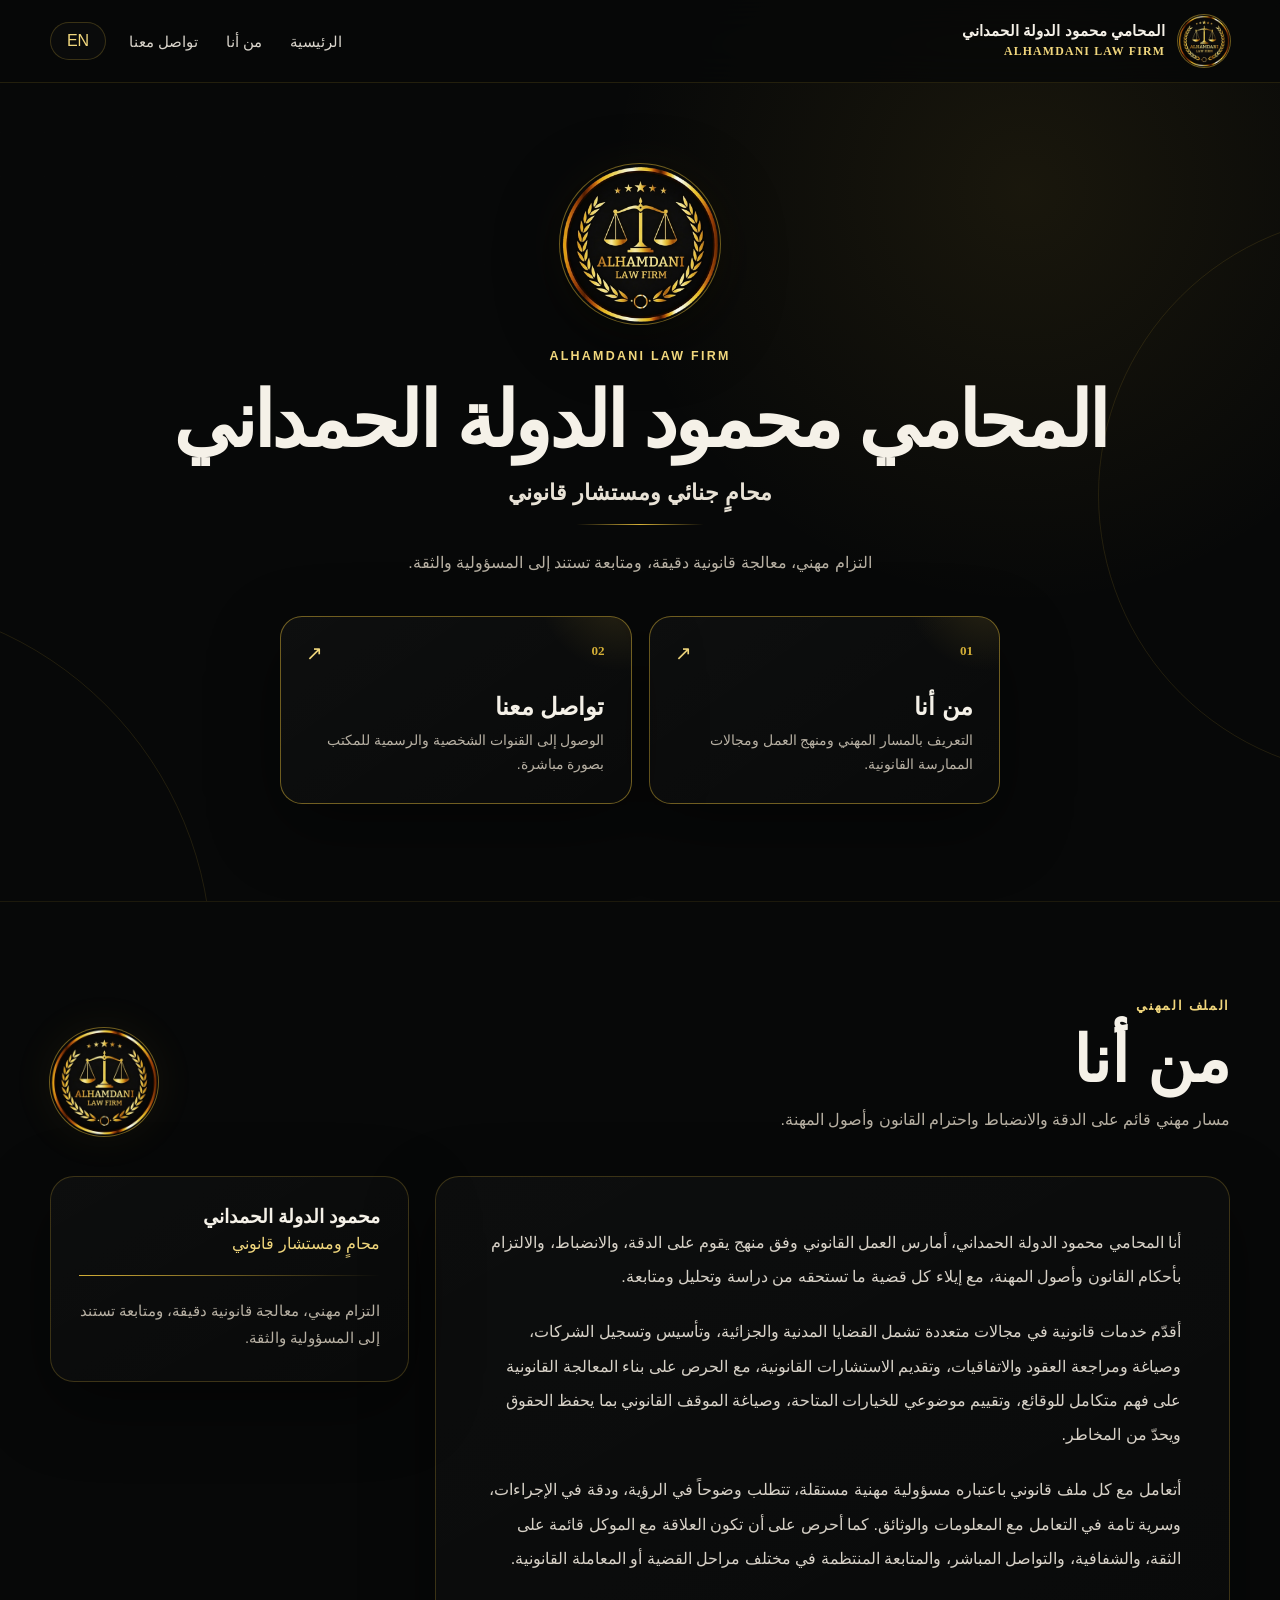
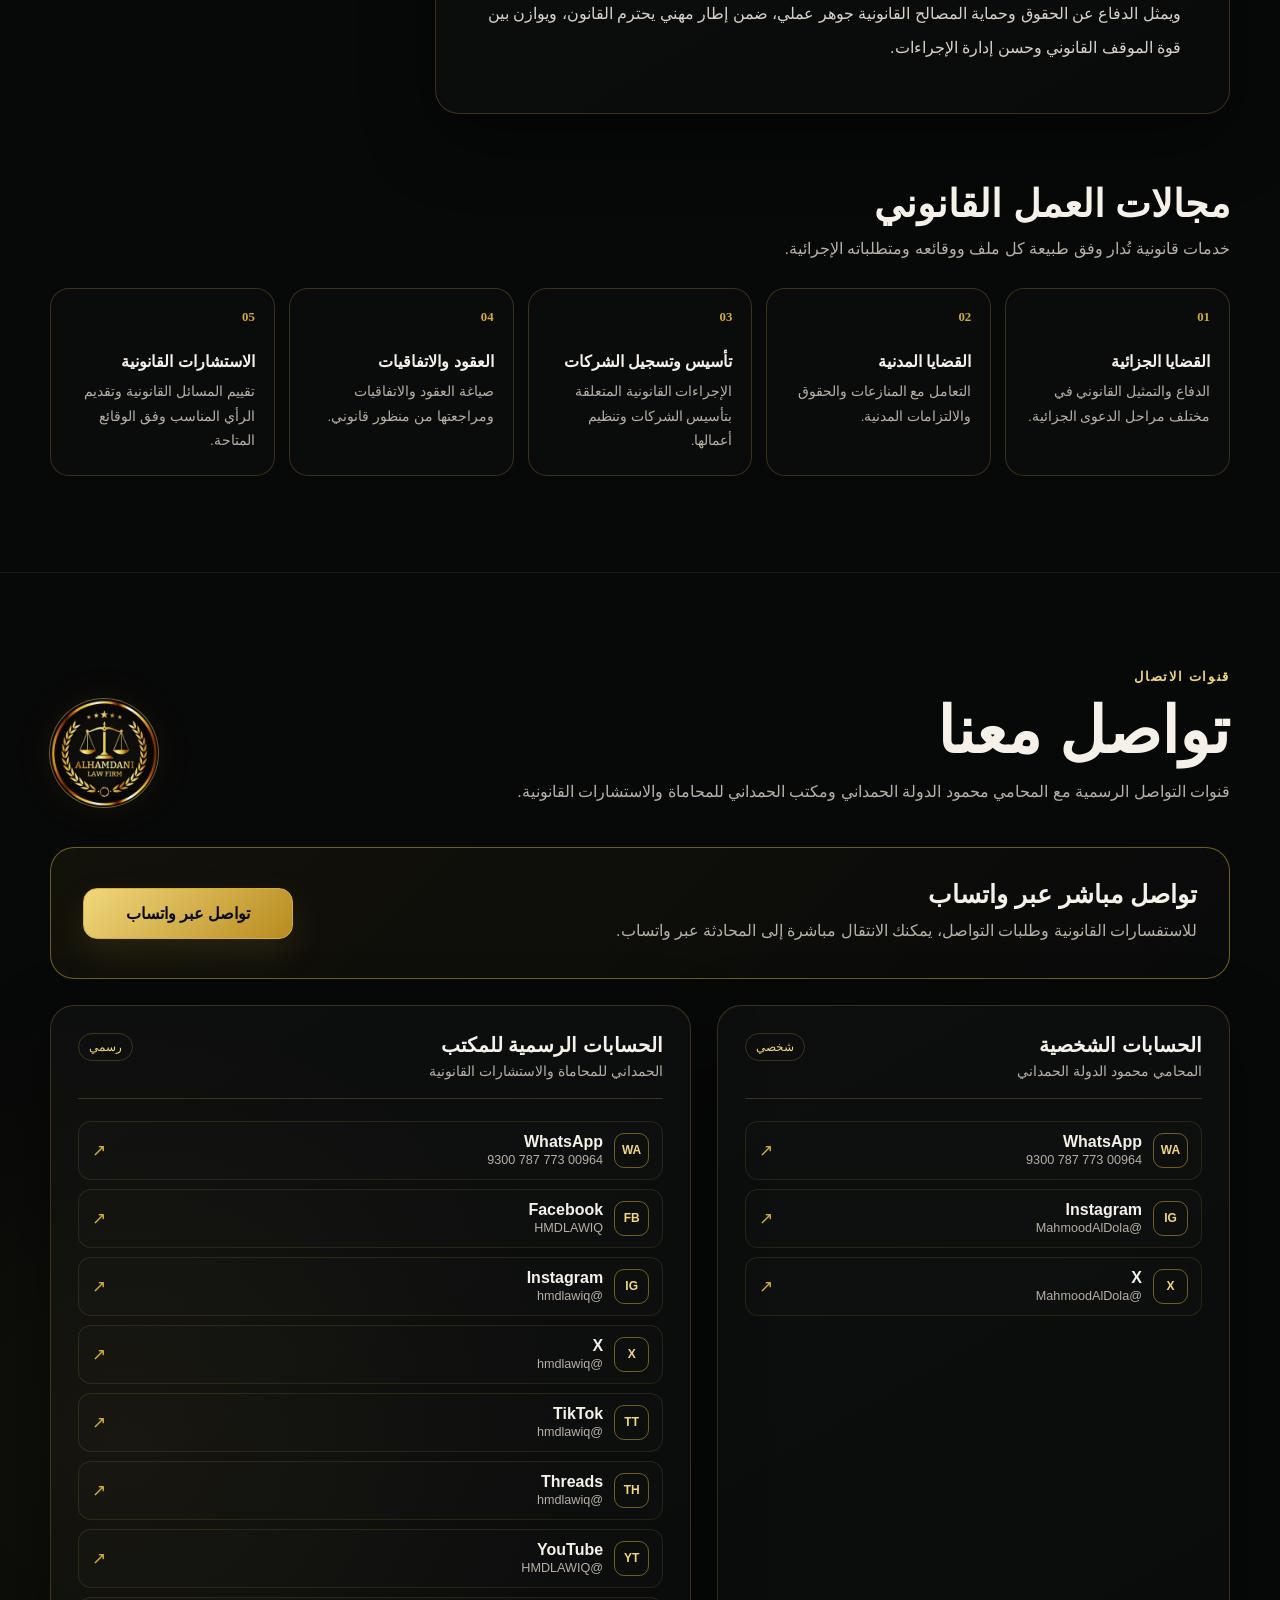
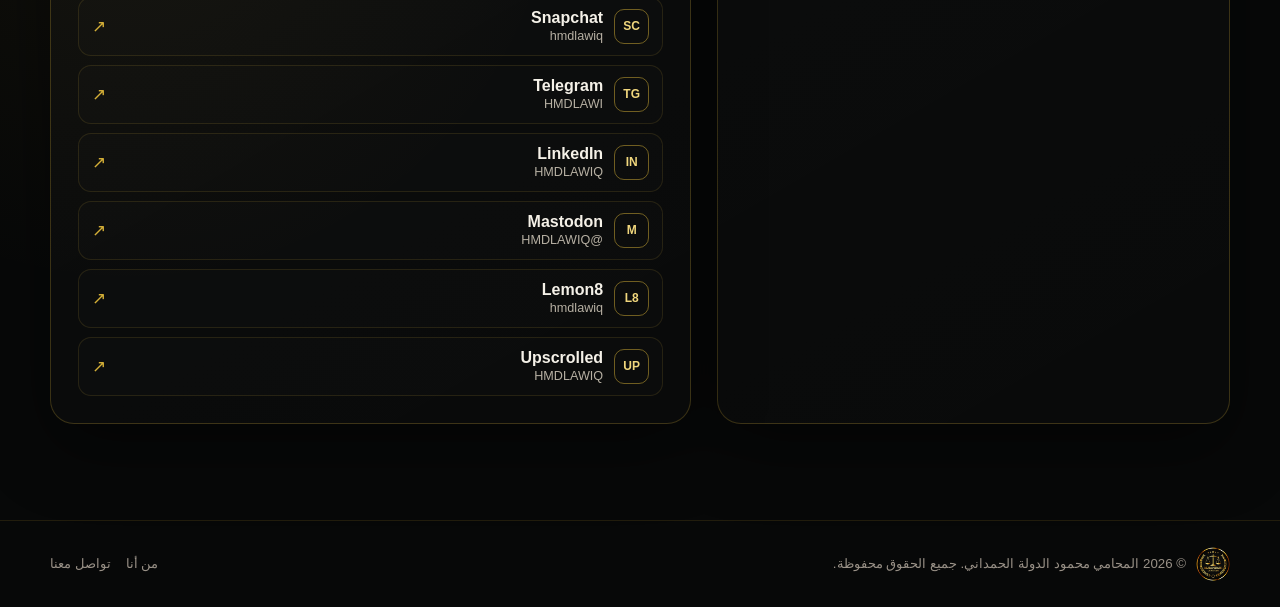
==== index.html @ 99f9230c "Add files via upload" ====
<!doctype html>
<html lang="ar" dir="rtl">
<head>
<meta charset="utf-8">
<meta name="viewport" content="width=device-width,initial-scale=1,viewport-fit=cover">
<meta name="theme-color" content="#070808">
<meta name="description" content="الموقع الرسمي للمحامي محمود الدولة الحمداني — محامٍ جنائي ومستشار قانوني.">
<meta property="og:title" content="المحامي محمود الدولة الحمداني">
<meta property="og:description" content="الموقع الرسمي للمحامي محمود الدولة الحمداني — محامٍ جنائي ومستشار قانوني.">
<meta property="og:type" content="website">
<link rel="icon" href="assets/favicon.png" type="image/png">
<link rel="stylesheet" href="assets/styles.css">
<title>المحامي محمود الدولة الحمداني</title>
</head>
<body>
<header class="topbar">
 <div class="container nav">
  <a class="brand" href="#home">
   <img src="assets/logo.png" alt="ALHAMDANI LAW FIRM logo">
   <div><div class="brand-name" data-i18n="brand">المحامي محمود الدولة الحمداني</div><div class="brand-sub">ALHAMDANI LAW FIRM</div></div>
  </a>
  <div class="nav-tools">
   <nav class="nav-links" aria-label="Primary navigation">
    <a class="nav-link" href="#home" data-i18n="home">الرئيسية</a>
    <a class="nav-link" href="#about" data-i18n="about">من أنا</a>
    <a class="nav-link" href="#contact" data-i18n="contact">تواصل معنا</a>
   </nav>
   <button class="lang" data-lang aria-label="Change language">EN</button>
   <button class="menu" aria-label="Open menu"><i></i></button>
  </div>
 </div>
</header>

<main>
<section id="home" class="hero">
 <div class="container hero-content">
  <img class="hero-logo reveal" src="assets/logo.png" alt="ALHAMDANI LAW FIRM">
  <div class="eyebrow reveal">ALHAMDANI LAW FIRM</div>
  <h1 class="reveal" data-i18n="heroTitle">المحامي محمود الدولة الحمداني</h1>
  <div class="role reveal" data-i18n="role">محامٍ جنائي ومستشار قانوني</div>
  <div class="gold-line reveal"></div>
  <p class="tagline reveal" data-i18n="tagline">التزام مهني، معالجة قانونية دقيقة، ومتابعة تستند إلى المسؤولية والثقة.</p>
  <div class="hero-actions">
   <a class="action-card reveal" href="#about"><div class="action-no">01</div><div class="action-arrow">↗</div><div class="action-title" data-i18n="aboutBtn">من أنا</div><div class="action-desc" data-i18n="aboutBtnDesc"></div></a>
   <a class="action-card reveal" href="#contact"><div class="action-no">02</div><div class="action-arrow">↗</div><div class="action-title" data-i18n="contactBtn">تواصل معنا</div><div class="action-desc" data-i18n="contactBtnDesc"></div></a>
  </div>
 </div>
</section>

<section id="about" class="section">
 <div class="container">
  <div class="section-head reveal">
   <div><div class="kicker" data-i18n="aboutKicker">الملف المهني</div><h2 data-i18n="aboutTitle">من أنا</h2><p class="lead" data-i18n="aboutLead"></p></div>
   <img class="section-logo" src="assets/logo.png" alt="ALHAMDANI LAW FIRM">
  </div>
  <div class="about-grid">
   <article class="card prose reveal"><p data-i18n="p1"></p><p data-i18n="p2"></p><p data-i18n="p3"></p><p data-i18n="p4"></p></article>
   <aside class="card signature reveal"><div class="sig-name" data-i18n="name"></div><div class="sig-role" data-i18n="lawyer"></div><div class="sig-line"></div><div class="sig-quote" data-i18n="quote"></div></aside>
  </div>

  <div class="subsection">
   <h3 class="subsection-title reveal" data-i18n="services">مجالات العمل القانوني</h3>
   <p class="subsection-note reveal" data-i18n="servicesNote"></p>
   <div class="services">
    <article class="service reveal"><div class="service-no">01</div><h3 data-i18n="s1"></h3><p data-i18n="s1d"></p></article>
    <article class="service reveal"><div class="service-no">02</div><h3 data-i18n="s2"></h3><p data-i18n="s2d"></p></article>
    <article class="service reveal"><div class="service-no">03</div><h3 data-i18n="s3"></h3><p data-i18n="s3d"></p></article>
    <article class="service reveal"><div class="service-no">04</div><h3 data-i18n="s4"></h3><p data-i18n="s4d"></p></article>
    <article class="service reveal"><div class="service-no">05</div><h3 data-i18n="s5"></h3><p data-i18n="s5d"></p></article>
   </div>
  </div>
 </div>
</section>

<section id="contact" class="section">
 <div class="container">
  <div class="section-head reveal">
   <div><div class="kicker" data-i18n="contactKicker">قنوات الاتصال</div><h2 data-i18n="contactTitle">تواصل معنا</h2><p class="lead" data-i18n="contactLead"></p></div>
   <img class="section-logo" src="assets/logo.png" alt="ALHAMDANI LAW FIRM">
  </div>

  <div class="contact-highlight reveal">
   <div><h3 data-i18n="waTitle"></h3><p data-i18n="waDesc"></p></div>
   <a class="wa" href="https://wa.me/9647737879300" target="_blank" rel="noopener noreferrer" data-i18n="waBtn">تواصل عبر واتساب</a>
  </div>

  <div class="contact-grid">
   <article class="card contact-card reveal">
    <div class="panel-head"><div><h3 data-i18n="personal"></h3><p data-i18n="personalSub"></p></div><span class="tag" data-i18n="personalTag"></span></div>
    <div class="social-list"><a class="social" href="https://wa.me/9647737879300" target="_blank" rel="noopener noreferrer">
<div class="social-main"><div class="icon">WA</div><div><div class="social-name">WhatsApp</div><div class="handle">00964 773 787 9300</div></div></div><div class="arrow">↗</div></a>
<a class="social" href="https://instagram.com/MahmoodAlDola" target="_blank" rel="noopener noreferrer">
<div class="social-main"><div class="icon">IG</div><div><div class="social-name">Instagram</div><div class="handle">@MahmoodAlDola</div></div></div><div class="arrow">↗</div></a>
<a class="social" href="https://x.com/MahmoodAlDola" target="_blank" rel="noopener noreferrer">
<div class="social-main"><div class="icon">X</div><div><div class="social-name">X</div><div class="handle">@MahmoodAlDola</div></div></div><div class="arrow">↗</div></a></div>
   </article>
   <article class="card contact-card reveal">
    <div class="panel-head"><div><h3 data-i18n="office"></h3><p data-i18n="officeSub"></p></div><span class="tag" data-i18n="officeTag"></span></div>
    <div class="social-list"><a class="social" href="https://wa.me/9647737879300" target="_blank" rel="noopener noreferrer">
<div class="social-main"><div class="icon">WA</div><div><div class="social-name">WhatsApp</div><div class="handle">00964 773 787 9300</div></div></div><div class="arrow">↗</div></a>
<a class="social" href="https://www.facebook.com/HMDLAWIQ" target="_blank" rel="noopener noreferrer">
<div class="social-main"><div class="icon">FB</div><div><div class="social-name">Facebook</div><div class="handle">HMDLAWIQ</div></div></div><div class="arrow">↗</div></a>
<a class="social" href="https://instagram.com/hmdlawiq" target="_blank" rel="noopener noreferrer">
<div class="social-main"><div class="icon">IG</div><div><div class="social-name">Instagram</div><div class="handle">@hmdlawiq</div></div></div><div class="arrow">↗</div></a>
<a class="social" href="https://x.com/hmdlawiq" target="_blank" rel="noopener noreferrer">
<div class="social-main"><div class="icon">X</div><div><div class="social-name">X</div><div class="handle">@hmdlawiq</div></div></div><div class="arrow">↗</div></a>
<a class="social" href="https://tiktok.com/@hmdlawiq" target="_blank" rel="noopener noreferrer">
<div class="social-main"><div class="icon">TT</div><div><div class="social-name">TikTok</div><div class="handle">@hmdlawiq</div></div></div><div class="arrow">↗</div></a>
<a class="social" href="https://www.threads.net/@hmdlawiq" target="_blank" rel="noopener noreferrer">
<div class="social-main"><div class="icon">TH</div><div><div class="social-name">Threads</div><div class="handle">@hmdlawiq</div></div></div><div class="arrow">↗</div></a>
<a class="social" href="https://youtube.com/@HMDLAWIQ" target="_blank" rel="noopener noreferrer">
<div class="social-main"><div class="icon">YT</div><div><div class="social-name">YouTube</div><div class="handle">@HMDLAWIQ</div></div></div><div class="arrow">↗</div></a>
<a class="social" href="https://www.snapchat.com/add/hmdlawiq?share_id=QDUjtT27qHw&locale=ar-AE" target="_blank" rel="noopener noreferrer">
<div class="social-main"><div class="icon">SC</div><div><div class="social-name">Snapchat</div><div class="handle">hmdlawiq</div></div></div><div class="arrow">↗</div></a>
<a class="social" href="https://t.me/HMDLAWI" target="_blank" rel="noopener noreferrer">
<div class="social-main"><div class="icon">TG</div><div><div class="social-name">Telegram</div><div class="handle">HMDLAWI</div></div></div><div class="arrow">↗</div></a>
<a class="social" href="https://www.linkedin.com/HMDLAWIQ" target="_blank" rel="noopener noreferrer">
<div class="social-main"><div class="icon">IN</div><div><div class="social-name">LinkedIn</div><div class="handle">HMDLAWIQ</div></div></div><div class="arrow">↗</div></a>
<a class="social" href="https://mastodon.berlin/@HMDLAWIQ" target="_blank" rel="noopener noreferrer">
<div class="social-main"><div class="icon">M</div><div><div class="social-name">Mastodon</div><div class="handle">@HMDLAWIQ</div></div></div><div class="arrow">↗</div></a>
<a class="social" href="http://www.lemon8-app.com/hmdlawiq?region=us" target="_blank" rel="noopener noreferrer">
<div class="social-main"><div class="icon">L8</div><div><div class="social-name">Lemon8</div><div class="handle">hmdlawiq</div></div></div><div class="arrow">↗</div></a>
<a class="social" href="https://share.upscrolled.com/ar/user/310fdbce-39b1-4e13-b343-e8d4bcc13048" target="_blank" rel="noopener noreferrer">
<div class="social-main"><div class="icon">UP</div><div><div class="social-name">Upscrolled</div><div class="handle">HMDLAWIQ</div></div></div><div class="arrow">↗</div></a></div>
   </article>
  </div>
 </div>
</section>
</main>

<footer class="footer">
 <div class="container footer-row">
  <div class="footer-brand"><img src="assets/logo.png" alt=""><span data-i18n="footer"></span></div>
  <div class="footer-links"><a href="#about" data-i18n="about">من أنا</a><a href="#contact" data-i18n="contact">تواصل معنا</a></div>
 </div>
</footer>
<script src="assets/app.js"></script>
</body>
</html>
---- assets/styles.css ----
:root{
  --bg:#070808;
  --bg2:#0b0d0e;
  --panel:#101214;
  --gold:#d4af37;
  --gold2:#f1d77d;
  --gold-dark:#936f18;
  --text:#f5f1e8;
  --muted:#b7b0a3;
  --line:rgba(212,175,55,.24);
  --line2:rgba(212,175,55,.5);
  --max:1180px;
  --radius:24px;
  --shadow:0 24px 70px rgba(0,0,0,.45);
}
*{box-sizing:border-box}
html{scroll-behavior:smooth;scroll-padding-top:88px}
body{
  margin:0;min-height:100vh;color:var(--text);background:
  radial-gradient(circle at 80% 5%,rgba(212,175,55,.09),transparent 26rem),
  radial-gradient(circle at 10% 80%,rgba(212,175,55,.05),transparent 28rem),
  var(--bg);
  font-family:"IBM Plex Sans Arabic","Noto Kufi Arabic","Segoe UI",Tahoma,Arial,sans-serif;
  -webkit-font-smoothing:antialiased
}
body:before{
  content:"";position:fixed;inset:0;z-index:-1;pointer-events:none;
  background-image:linear-gradient(rgba(255,255,255,.011) 1px,transparent 1px),
                   linear-gradient(90deg,rgba(255,255,255,.011) 1px,transparent 1px);
  background-size:44px 44px;
  mask-image:linear-gradient(to bottom,rgba(0,0,0,.45),transparent 75%)
}
a{color:inherit;text-decoration:none}
img{max-width:100%;display:block}
button{font:inherit}
.container{width:min(calc(100% - 36px),var(--max));margin-inline:auto}

.topbar{
  position:sticky;top:0;z-index:50;background:rgba(7,8,8,.82);
  backdrop-filter:blur(18px);border-bottom:1px solid rgba(212,175,55,.14)
}
.nav{min-height:82px;display:flex;align-items:center;justify-content:space-between;gap:18px}
.brand{display:flex;align-items:center;gap:13px;min-width:0}
.brand img{width:52px;height:52px;object-fit:cover;border-radius:50%;box-shadow:0 0 0 1px var(--line2)}
.brand-name{font-weight:850;font-size:.96rem;white-space:nowrap;overflow:hidden;text-overflow:ellipsis}
.brand-sub{color:var(--gold2);font:700 .74rem/1.4 Georgia,serif;letter-spacing:.1em;margin-top:3px}
.nav-tools{display:flex;align-items:center;gap:10px}
.nav-links{display:flex;gap:2px;align-items:center}
.nav-link{padding:11px 13px;border-radius:11px;color:#d9d4cb;font-size:.92rem;transition:.25s}
.nav-link:hover{color:var(--gold2);background:rgba(212,175,55,.05)}
.lang{
  border:1px solid var(--line);background:rgba(255,255,255,.02);color:var(--gold2);
  border-radius:999px;padding:9px 13px;cursor:pointer;min-width:56px
}
.menu{display:none;width:42px;height:42px;border:1px solid var(--line);border-radius:12px;background:transparent;color:var(--gold2);cursor:pointer}
.menu i,.menu:before,.menu:after{content:"";display:block;width:18px;height:1px;background:currentColor;margin:5px auto}

.hero{
  min-height:calc(100vh - 82px);display:grid;place-items:center;text-align:center;
  padding:74px 0 90px;position:relative;overflow:hidden
}
.hero:before,.hero:after{content:"";position:absolute;border:1px solid rgba(212,175,55,.13);border-radius:50%;pointer-events:none}
.hero:before{width:560px;height:560px;inset-inline-start:-380px;top:16%}
.hero:after{width:720px;height:720px;inset-inline-end:-510px;bottom:-420px}
.hero-content{position:relative;z-index:2}
.hero-logo{width:160px;height:160px;border-radius:50%;margin:0 auto 25px;box-shadow:0 0 0 1px var(--line2),0 18px 60px rgba(0,0,0,.55),0 0 60px rgba(212,175,55,.06)}
.eyebrow{color:var(--gold2);font-size:.78rem;letter-spacing:.18em;font-weight:800;margin-bottom:16px}
h1,h2,h3,p{margin-top:0}
.hero h1{font-size:clamp(2.35rem,6vw,5.7rem);line-height:1.07;letter-spacing:-.035em;margin-bottom:17px}
.role{font-size:clamp(1.05rem,2vw,1.4rem);font-weight:750;color:#e8e2d6;margin-bottom:18px}
.gold-line{width:128px;height:1px;background:linear-gradient(90deg,transparent,var(--gold),transparent);margin:0 auto 22px}
.tagline{max-width:800px;margin:0 auto 38px;color:var(--muted);line-height:1.95}
.hero-actions{display:grid;grid-template-columns:repeat(2,minmax(220px,1fr));gap:17px;max-width:720px;margin:auto}
.action-card{
  min-height:158px;text-align:start;padding:26px;border:1px solid var(--line2);border-radius:22px;
  background:linear-gradient(145deg,rgba(255,255,255,.032),rgba(255,255,255,.01));box-shadow:var(--shadow);
  position:relative;overflow:hidden;transition:.4s ease
}
.action-card:before{
  content:"";position:absolute;width:180px;height:180px;inset-block-start:-120px;inset-inline-start:-80px;
  background:radial-gradient(circle,rgba(212,175,55,.16),transparent 66%);transition:.45s
}
.action-card:hover{transform:translateY(-7px);border-color:var(--gold);background:linear-gradient(145deg,rgba(212,175,55,.055),rgba(255,255,255,.012))}
.action-no{font:700 .82rem Georgia,serif;color:var(--gold)}
.action-title{font-size:1.5rem;font-weight:850;margin-top:34px}
.action-desc{font-size:.87rem;color:var(--muted);line-height:1.75;margin-top:7px}
.action-arrow{position:absolute;inset-inline-end:25px;top:24px;color:var(--gold2);font-size:1.25rem}

.section{padding:96px 0;border-top:1px solid rgba(212,175,55,.10)}
.section-head{display:grid;grid-template-columns:1fr auto;align-items:end;gap:28px;margin-bottom:40px}
.kicker{color:var(--gold2);font-size:.8rem;letter-spacing:.13em;font-weight:800;margin-bottom:12px}
.section h2{font-size:clamp(2.2rem,5vw,4.2rem);line-height:1.1;margin-bottom:10px}
.lead{color:var(--muted);line-height:1.9;max-width:780px;margin:0}
.section-logo{width:108px;height:108px;border-radius:50%;box-shadow:0 0 0 1px var(--line2),0 0 45px rgba(212,175,55,.07)}

.about-grid{display:grid;grid-template-columns:minmax(0,1.55fr) minmax(270px,.7fr);gap:26px;align-items:start}
.card{border:1px solid var(--line);border-radius:var(--radius);background:linear-gradient(150deg,rgba(255,255,255,.026),rgba(255,255,255,.01));box-shadow:var(--shadow)}
.prose{padding:clamp(26px,4vw,48px)}
.prose p{color:#d7d1c7;line-height:2.12;font-size:1.01rem;margin-bottom:21px}
.prose p:last-child{margin-bottom:0}
.signature{padding:28px;position:sticky;top:108px}
.sig-name{font-size:1.18rem;font-weight:850}
.sig-role{color:var(--gold2);margin-top:6px}
.sig-line{height:1px;background:linear-gradient(90deg,var(--gold),transparent);margin:22px 0}
.sig-quote{color:var(--muted);line-height:1.9;font-size:.91rem}

.subsection{margin-top:68px}
.subsection-title{font-size:clamp(1.65rem,3vw,2.35rem);margin-bottom:9px}
.subsection-note{color:var(--muted);margin-bottom:25px;line-height:1.8}
.services{display:grid;grid-template-columns:repeat(5,minmax(0,1fr));gap:14px}
.service{min-height:188px;padding:21px 19px;border:1px solid var(--line);border-radius:19px;background:rgba(255,255,255,.017);transition:.3s ease}
.service:hover{transform:translateY(-5px);border-color:var(--line2);background:rgba(212,175,55,.03)}
.service-no{font:700 .8rem Georgia,serif;color:var(--gold)}
.service h3{font-size:1rem;margin:27px 0 9px}
.service p{font-size:.85rem;line-height:1.8;color:var(--muted);margin:0}

.contact-highlight{
  display:grid;grid-template-columns:1fr auto;align-items:center;gap:25px;padding:32px;border:1px solid var(--line2);
  border-radius:var(--radius);background:linear-gradient(135deg,rgba(212,175,55,.06),rgba(255,255,255,.012));margin-bottom:26px
}
.contact-highlight h3{font-size:1.55rem;margin-bottom:8px}
.contact-highlight p{color:var(--muted);line-height:1.8;margin:0}
.wa{
  display:inline-flex;align-items:center;justify-content:center;min-width:210px;padding:15px 20px;border-radius:14px;
  border:1px solid var(--gold);color:#080909;background:linear-gradient(135deg,var(--gold2),#b88b1e);font-weight:900;transition:.3s;box-shadow:0 14px 36px rgba(212,175,55,.12)
}
.wa:hover{transform:translateY(-3px);filter:brightness(1.05)}

.contact-grid{display:grid;grid-template-columns:1fr 1.25fr;gap:26px}
.contact-card{padding:27px}
.panel-head{display:flex;align-items:flex-start;justify-content:space-between;gap:14px;padding-bottom:19px;margin-bottom:22px;border-bottom:1px solid var(--line)}
.panel-head h3{font-size:1.28rem;margin-bottom:6px}
.panel-head p{color:var(--muted);font-size:.88rem;margin:0}
.tag{border:1px solid var(--line);border-radius:999px;padding:6px 10px;color:var(--gold2);font-size:.73rem;white-space:nowrap}
.social-list{display:grid;gap:9px}
.social{
  min-height:58px;display:flex;align-items:center;justify-content:space-between;gap:12px;padding:11px 13px;
  border:1px solid rgba(212,175,55,.13);border-radius:13px;background:rgba(255,255,255,.013);transition:.26s
}
.social:hover{border-color:var(--line2);background:rgba(212,175,55,.03);transform:translateX(3px)}
html[dir="rtl"] .social:hover{transform:translateX(-3px)}
.social-main{display:flex;align-items:center;gap:11px;min-width:0}
.icon{width:35px;height:35px;border:1px solid var(--line2);border-radius:10px;display:grid;place-items:center;color:var(--gold2);font-weight:850;font-size:.75rem;flex:none}
.social-name{font-weight:800}
.handle{font-size:.79rem;color:var(--muted);margin-top:2px;white-space:nowrap;overflow:hidden;text-overflow:ellipsis;max-width:260px}
.arrow{color:var(--gold);font-size:1.08rem}

.footer{border-top:1px solid rgba(212,175,55,.13);padding:26px 0;color:#999187;font-size:.83rem}
.footer-row{display:flex;justify-content:space-between;align-items:center;gap:18px}
.footer-brand{display:flex;align-items:center;gap:10px}
.footer-brand img{width:34px;height:34px;border-radius:50%}
.footer-links{display:flex;gap:15px;flex-wrap:wrap}
.footer a:hover{color:var(--gold2)}

.reveal{opacity:0;transform:translateY(17px);transition:opacity .7s ease,transform .7s ease}
.reveal.show{opacity:1;transform:none}

@media(max-width:980px){
  .services{grid-template-columns:repeat(2,minmax(0,1fr))}
  .about-grid,.contact-grid{grid-template-columns:1fr}
  .signature{position:static}
}
@media(max-width:760px){
  .container{width:min(calc(100% - 24px),var(--max))}
  .nav{min-height:72px}
  .brand img{width:45px;height:45px}
  .brand-sub{display:none}
  .menu{display:block}
  .nav-links{
    position:absolute;top:72px;inset-inline:12px;display:none;flex-direction:column;align-items:stretch;
    background:rgba(9,10,10,.98);border:1px solid var(--line);border-radius:16px;padding:10px;box-shadow:var(--shadow)
  }
  .nav-links.open{display:flex}
  .nav-link{padding:13px 14px}
  .hero{min-height:calc(100vh - 72px);padding:55px 0 65px}
  .hero-logo{width:126px;height:126px}
  .hero-actions{grid-template-columns:1fr;max-width:520px}
  .action-card{min-height:142px}
  .section{padding:72px 0}
  .section-head{grid-template-columns:1fr;align-items:start}
  .section-logo{width:82px;height:82px;grid-row:1}
  .services{grid-template-columns:1fr}
  .contact-highlight{grid-template-columns:1fr;padding:25px}
  .wa{width:100%}
  .footer-row{flex-direction:column;align-items:flex-start}
}
@media(max-width:430px){
  .brand-name{font-size:.84rem;max-width:175px}
  .lang{padding:8px 10px;min-width:50px}
  .hero h1{font-size:2.25rem}
  .tagline{font-size:.92rem}
  .prose,.contact-card{padding:21px}
  .handle{max-width:180px}
}
@media(prefers-reduced-motion:reduce){
  *{transition:none!important;scroll-behavior:auto!important}
  .reveal{opacity:1;transform:none}
}
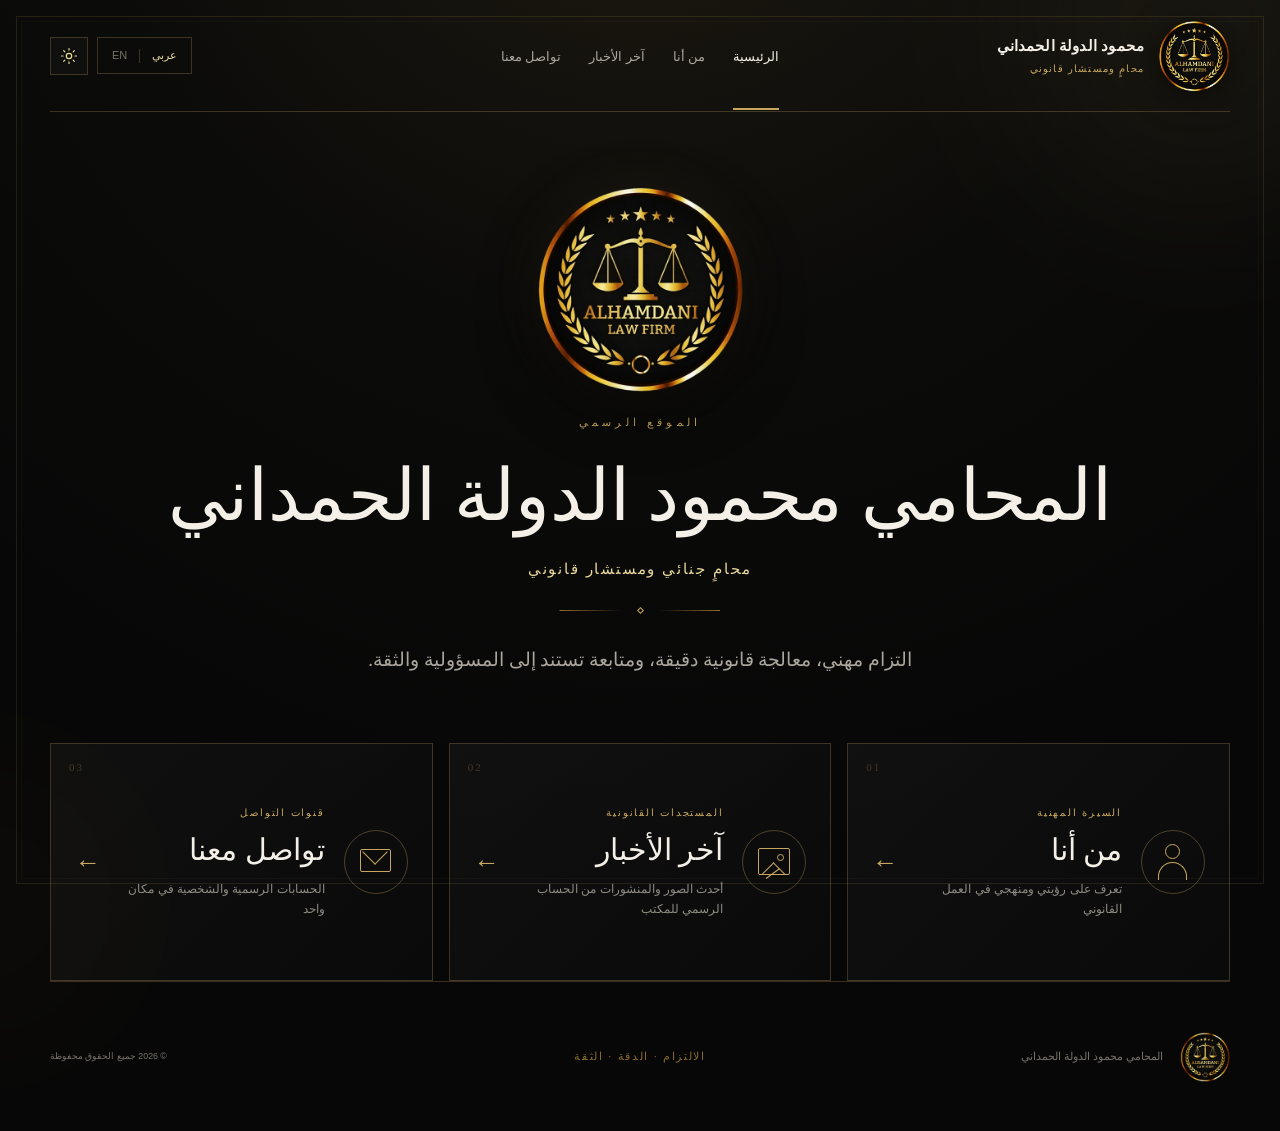
==== commit 41c6a8dc: "Add files via upload" ====
--- a/index.html
+++ b/index.html
@@ -1,139 +1,2 @@
-<!doctype html>
-<html lang="ar" dir="rtl">
-<head>
-<meta charset="utf-8">
-<meta name="viewport" content="width=device-width,initial-scale=1,viewport-fit=cover">
-<meta name="theme-color" content="#070808">
-<meta name="description" content="الموقع الرسمي للمحامي محمود الدولة الحمداني — محامٍ جنائي ومستشار قانوني.">
-<meta property="og:title" content="المحامي محمود الدولة الحمداني">
-<meta property="og:description" content="الموقع الرسمي للمحامي محمود الدولة الحمداني — محامٍ جنائي ومستشار قانوني.">
-<meta property="og:type" content="website">
-<link rel="icon" href="assets/favicon.png" type="image/png">
-<link rel="stylesheet" href="assets/styles.css">
-<title>المحامي محمود الدولة الحمداني</title>
-</head>
-<body>
-<header class="topbar">
- <div class="container nav">
-  <a class="brand" href="#home">
-   <img src="assets/logo.png" alt="ALHAMDANI LAW FIRM logo">
-   <div><div class="brand-name" data-i18n="brand">المحامي محمود الدولة الحمداني</div><div class="brand-sub">ALHAMDANI LAW FIRM</div></div>
-  </a>
-  <div class="nav-tools">
-   <nav class="nav-links" aria-label="Primary navigation">
-    <a class="nav-link" href="#home" data-i18n="home">الرئيسية</a>
-    <a class="nav-link" href="#about" data-i18n="about">من أنا</a>
-    <a class="nav-link" href="#contact" data-i18n="contact">تواصل معنا</a>
-   </nav>
-   <button class="lang" data-lang aria-label="Change language">EN</button>
-   <button class="menu" aria-label="Open menu"><i></i></button>
-  </div>
- </div>
-</header>
-
-<main>
-<section id="home" class="hero">
- <div class="container hero-content">
-  <img class="hero-logo reveal" src="assets/logo.png" alt="ALHAMDANI LAW FIRM">
-  <div class="eyebrow reveal">ALHAMDANI LAW FIRM</div>
-  <h1 class="reveal" data-i18n="heroTitle">المحامي محمود الدولة الحمداني</h1>
-  <div class="role reveal" data-i18n="role">محامٍ جنائي ومستشار قانوني</div>
-  <div class="gold-line reveal"></div>
-  <p class="tagline reveal" data-i18n="tagline">التزام مهني، معالجة قانونية دقيقة، ومتابعة تستند إلى المسؤولية والثقة.</p>
-  <div class="hero-actions">
-   <a class="action-card reveal" href="#about"><div class="action-no">01</div><div class="action-arrow">↗</div><div class="action-title" data-i18n="aboutBtn">من أنا</div><div class="action-desc" data-i18n="aboutBtnDesc"></div></a>
-   <a class="action-card reveal" href="#contact"><div class="action-no">02</div><div class="action-arrow">↗</div><div class="action-title" data-i18n="contactBtn">تواصل معنا</div><div class="action-desc" data-i18n="contactBtnDesc"></div></a>
-  </div>
- </div>
-</section>
-
-<section id="about" class="section">
- <div class="container">
-  <div class="section-head reveal">
-   <div><div class="kicker" data-i18n="aboutKicker">الملف المهني</div><h2 data-i18n="aboutTitle">من أنا</h2><p class="lead" data-i18n="aboutLead"></p></div>
-   <img class="section-logo" src="assets/logo.png" alt="ALHAMDANI LAW FIRM">
-  </div>
-  <div class="about-grid">
-   <article class="card prose reveal"><p data-i18n="p1"></p><p data-i18n="p2"></p><p data-i18n="p3"></p><p data-i18n="p4"></p></article>
-   <aside class="card signature reveal"><div class="sig-name" data-i18n="name"></div><div class="sig-role" data-i18n="lawyer"></div><div class="sig-line"></div><div class="sig-quote" data-i18n="quote"></div></aside>
-  </div>
-
-  <div class="subsection">
-   <h3 class="subsection-title reveal" data-i18n="services">مجالات العمل القانوني</h3>
-   <p class="subsection-note reveal" data-i18n="servicesNote"></p>
-   <div class="services">
-    <article class="service reveal"><div class="service-no">01</div><h3 data-i18n="s1"></h3><p data-i18n="s1d"></p></article>
-    <article class="service reveal"><div class="service-no">02</div><h3 data-i18n="s2"></h3><p data-i18n="s2d"></p></article>
-    <article class="service reveal"><div class="service-no">03</div><h3 data-i18n="s3"></h3><p data-i18n="s3d"></p></article>
-    <article class="service reveal"><div class="service-no">04</div><h3 data-i18n="s4"></h3><p data-i18n="s4d"></p></article>
-    <article class="service reveal"><div class="service-no">05</div><h3 data-i18n="s5"></h3><p data-i18n="s5d"></p></article>
-   </div>
-  </div>
- </div>
-</section>
-
-<section id="contact" class="section">
- <div class="container">
-  <div class="section-head reveal">
-   <div><div class="kicker" data-i18n="contactKicker">قنوات الاتصال</div><h2 data-i18n="contactTitle">تواصل معنا</h2><p class="lead" data-i18n="contactLead"></p></div>
-   <img class="section-logo" src="assets/logo.png" alt="ALHAMDANI LAW FIRM">
-  </div>
-
-  <div class="contact-highlight reveal">
-   <div><h3 data-i18n="waTitle"></h3><p data-i18n="waDesc"></p></div>
-   <a class="wa" href="https://wa.me/9647737879300" target="_blank" rel="noopener noreferrer" data-i18n="waBtn">تواصل عبر واتساب</a>
-  </div>
-
-  <div class="contact-grid">
-   <article class="card contact-card reveal">
-    <div class="panel-head"><div><h3 data-i18n="personal"></h3><p data-i18n="personalSub"></p></div><span class="tag" data-i18n="personalTag"></span></div>
-    <div class="social-list"><a class="social" href="https://wa.me/9647737879300" target="_blank" rel="noopener noreferrer">
-<div class="social-main"><div class="icon">WA</div><div><div class="social-name">WhatsApp</div><div class="handle">00964 773 787 9300</div></div></div><div class="arrow">↗</div></a>
-<a class="social" href="https://instagram.com/MahmoodAlDola" target="_blank" rel="noopener noreferrer">
-<div class="social-main"><div class="icon">IG</div><div><div class="social-name">Instagram</div><div class="handle">@MahmoodAlDola</div></div></div><div class="arrow">↗</div></a>
-<a class="social" href="https://x.com/MahmoodAlDola" target="_blank" rel="noopener noreferrer">
-<div class="social-main"><div class="icon">X</div><div><div class="social-name">X</div><div class="handle">@MahmoodAlDola</div></div></div><div class="arrow">↗</div></a></div>
-   </article>
-   <article class="card contact-card reveal">
-    <div class="panel-head"><div><h3 data-i18n="office"></h3><p data-i18n="officeSub"></p></div><span class="tag" data-i18n="officeTag"></span></div>
-    <div class="social-list"><a class="social" href="https://wa.me/9647737879300" target="_blank" rel="noopener noreferrer">
-<div class="social-main"><div class="icon">WA</div><div><div class="social-name">WhatsApp</div><div class="handle">00964 773 787 9300</div></div></div><div class="arrow">↗</div></a>
-<a class="social" href="https://www.facebook.com/HMDLAWIQ" target="_blank" rel="noopener noreferrer">
-<div class="social-main"><div class="icon">FB</div><div><div class="social-name">Facebook</div><div class="handle">HMDLAWIQ</div></div></div><div class="arrow">↗</div></a>
-<a class="social" href="https://instagram.com/hmdlawiq" target="_blank" rel="noopener noreferrer">
-<div class="social-main"><div class="icon">IG</div><div><div class="social-name">Instagram</div><div class="handle">@hmdlawiq</div></div></div><div class="arrow">↗</div></a>
-<a class="social" href="https://x.com/hmdlawiq" target="_blank" rel="noopener noreferrer">
-<div class="social-main"><div class="icon">X</div><div><div class="social-name">X</div><div class="handle">@hmdlawiq</div></div></div><div class="arrow">↗</div></a>
-<a class="social" href="https://tiktok.com/@hmdlawiq" target="_blank" rel="noopener noreferrer">
-<div class="social-main"><div class="icon">TT</div><div><div class="social-name">TikTok</div><div class="handle">@hmdlawiq</div></div></div><div class="arrow">↗</div></a>
-<a class="social" href="https://www.threads.net/@hmdlawiq" target="_blank" rel="noopener noreferrer">
-<div class="social-main"><div class="icon">TH</div><div><div class="social-name">Threads</div><div class="handle">@hmdlawiq</div></div></div><div class="arrow">↗</div></a>
-<a class="social" href="https://youtube.com/@HMDLAWIQ" target="_blank" rel="noopener noreferrer">
-<div class="social-main"><div class="icon">YT</div><div><div class="social-name">YouTube</div><div class="handle">@HMDLAWIQ</div></div></div><div class="arrow">↗</div></a>
-<a class="social" href="https://www.snapchat.com/add/hmdlawiq?share_id=QDUjtT27qHw&locale=ar-AE" target="_blank" rel="noopener noreferrer">
-<div class="social-main"><div class="icon">SC</div><div><div class="social-name">Snapchat</div><div class="handle">hmdlawiq</div></div></div><div class="arrow">↗</div></a>
-<a class="social" href="https://t.me/HMDLAWI" target="_blank" rel="noopener noreferrer">
-<div class="social-main"><div class="icon">TG</div><div><div class="social-name">Telegram</div><div class="handle">HMDLAWI</div></div></div><div class="arrow">↗</div></a>
-<a class="social" href="https://www.linkedin.com/HMDLAWIQ" target="_blank" rel="noopener noreferrer">
-<div class="social-main"><div class="icon">IN</div><div><div class="social-name">LinkedIn</div><div class="handle">HMDLAWIQ</div></div></div><div class="arrow">↗</div></a>
-<a class="social" href="https://mastodon.berlin/@HMDLAWIQ" target="_blank" rel="noopener noreferrer">
-<div class="social-main"><div class="icon">M</div><div><div class="social-name">Mastodon</div><div class="handle">@HMDLAWIQ</div></div></div><div class="arrow">↗</div></a>
-<a class="social" href="http://www.lemon8-app.com/hmdlawiq?region=us" target="_blank" rel="noopener noreferrer">
-<div class="social-main"><div class="icon">L8</div><div><div class="social-name">Lemon8</div><div class="handle">hmdlawiq</div></div></div><div class="arrow">↗</div></a>
-<a class="social" href="https://share.upscrolled.com/ar/user/310fdbce-39b1-4e13-b343-e8d4bcc13048" target="_blank" rel="noopener noreferrer">
-<div class="social-main"><div class="icon">UP</div><div><div class="social-name">Upscrolled</div><div class="handle">HMDLAWIQ</div></div></div><div class="arrow">↗</div></a></div>
-   </article>
-  </div>
- </div>
-</section>
-</main>
-
-<footer class="footer">
- <div class="container footer-row">
-  <div class="footer-brand"><img src="assets/logo.png" alt=""><span data-i18n="footer"></span></div>
-  <div class="footer-links"><a href="#about" data-i18n="about">من أنا</a><a href="#contact" data-i18n="contact">تواصل معنا</a></div>
- </div>
-</footer>
-<script src="assets/app.js"></script>
-</body>
-</html>+<!DOCTYPE html><html lang="ar" dir="rtl"><head><meta charSet="utf-8"/><meta name="viewport" content="width=device-width, initial-scale=1"/><link rel="preload" as="image" href="/alhamadani-law-logo.png"/><link rel="stylesheet" href="/assets/index-DIyCbRf6.css" data-rsc-css-href="/assets/index-DIyCbRf6.css" data-precedence="vite-rsc/importer-resources"/><link rel="modulepreload" href="/assets/layout-segment-context-Bog22_We.js" crossorigin=""/><link rel="modulepreload" href="/assets/rolldown-runtime-S-ySWqyJ.js" crossorigin=""/><link rel="modulepreload" href="/assets/index-DLvdhFv4.js" crossorigin=""/><link rel="modulepreload" href="/assets/framework-DjPHiq1u.js" crossorigin=""/><link rel="modulepreload" href="/assets/SiteChrome-D6oLe4zJ.js" crossorigin=""/><link rel="modulepreload" href="/assets/page-Zk5jHj6e.js" crossorigin=""/><title>المحامي محمود الدولة الحمداني</title><meta name="description" content="الموقع الرسمي للمحامي محمود الدولة الحمداني — محامٍ جنائي ومستشار قانوني."/><link rel="shortcut icon" href="/alhamadani-law-logo.png"/><link rel="icon" href="/alhamadani-law-logo.png"/><link rel="apple-touch-icon" href="/alhamadani-law-logo.png"/><meta name="codex-preview" content="development"/><script>(function(){try{var t=localStorage.getItem('hmd-law-theme');if(t!=='light'&&t!=='dark')t='dark';document.documentElement.dataset.theme=t;document.documentElement.style.colorScheme=t}catch(e){document.documentElement.dataset.theme='dark'}})();</script><script>self.__VINEXT_RSC_PARAMS__={}</script><script>self.__VINEXT_RSC_NAV__={"pathname":"/","searchParams":[]}</script><link rel="modulepreload" href="/assets/index-DLvdhFv4.js" />
+<script src="/static-runtime.js"></script></head><body><main class="site-shell home-page"><div class="ambient ambient--one" aria-hidden="true"></div><div class="ambient ambient--two" aria-hidden="true"></div><header class="site-header"><a href="/" class="brand brand--compact" aria-label="الصفحة الرئيسية"><span class="brand__mark"><img src="/alhamadani-law-logo.png" alt=""/></span><span class="brand__copy"><strong>محمود الدولة الحمداني</strong><small>محامٍ ومستشار قانوني</small></span></a><nav class="site-nav" aria-label="التنقل الرئيسي"><a href="/" class="active">الرئيسية</a><a href="/about" class="">من أنا</a><a href="/news" class="">آخر الأخبار</a><a href="/contact" class="">تواصل معنا</a></nav><div class="header-controls"><div class="language-switch" aria-label="اختيار اللغة"><button class="selected" type="button" aria-pressed="true">عربي</button><span aria-hidden="true"></span><button class="" type="button" aria-pressed="false">EN</button></div><button class="theme-switch" type="button" aria-label="تفعيل الوضع النهاري" title="تفعيل الوضع النهاري" aria-pressed="false"><svg viewBox="0 0 24 24" aria-hidden="true"><circle cx="12" cy="12" r="3.6"></circle><path d="M12 2v2.1M12 19.9V22M4.9 4.9l1.5 1.5M17.6 17.6l1.5 1.5M2 12h2.1M19.9 12H22M4.9 19.1l1.5-1.5M17.6 6.4l1.5-1.5"></path></svg></button></div></header><section class="hero" aria-labelledby="home-title"><div class="hero__seal"><img src="/alhamadani-law-logo.png" alt="شعار الحمداني للمحاماة والاستشارات القانونية"/></div><p class="eyebrow">الموقع الرسمي</p><h1 id="home-title">المحامي محمود الدولة الحمداني</h1><p class="hero__role">محامٍ جنائي ومستشار قانوني</p><div class="gold-rule" aria-hidden="true"><span></span></div><p class="hero__statement">التزام مهني، معالجة قانونية دقيقة، ومتابعة تستند إلى المسؤولية والثقة.</p></section><section class="portal-grid" aria-label="أقسام الموقع"><a href="/about" class="portal-card"><span class="portal-card__number">01</span><span class="portal-card__icon portal-card__icon--person" aria-hidden="true"><i></i><b></b></span><span class="portal-card__copy"><small>السيرة المهنية</small><strong>من أنا</strong><em>تعرف على رؤيتي ومنهجي في العمل القانوني</em></span><span class="portal-card__arrow" aria-hidden="true">←</span></a><a href="/news" class="portal-card"><span class="portal-card__number">02</span><span class="portal-card__icon portal-card__icon--news" aria-hidden="true"><i></i><b></b></span><span class="portal-card__copy"><small>المستجدات القانونية</small><strong>آخر الأخبار</strong><em>أحدث الصور والمنشورات من الحساب الرسمي للمكتب</em></span><span class="portal-card__arrow" aria-hidden="true">←</span></a><a href="/contact" class="portal-card"><span class="portal-card__number">03</span><span class="portal-card__icon portal-card__icon--message" aria-hidden="true"><i></i></span><span class="portal-card__copy"><small>قنوات التواصل</small><strong>تواصل معنا</strong><em>الحسابات الرسمية والشخصية في مكان واحد</em></span><span class="portal-card__arrow" aria-hidden="true">←</span></a></section><footer class="site-footer"><div><span class="footer-logo"><img src="/alhamadani-law-logo.png" alt=""/></span><p>المحامي محمود الدولة الحمداني</p></div><p>الالتزام · الدقة · الثقة</p><small>© <!-- -->2026<!-- --> <!-- -->جميع الحقوق محفوظة</small></footer></main><script id="_R_">import("/assets/index-DLvdhFv4.js")</script></body></html><script>self.__VINEXT_RSC_CHUNKS__=self.__VINEXT_RSC_CHUNKS__||[];self.__VINEXT_RSC_CHUNKS__.push("2:I[\"04dff15fd24a\",[],\"LanguageProvider\",1]\n3:I[\"8c0f216c4604\",[],\"Children\",1]\n4:I[\"15c18cfaeeff\",[],\"LayoutSegmentProvider\",1]\n5:I[\"8c0f216c4604\",[],\"Slot\",1]\n6:I[\"593f344dc510\",[],\"RedirectBoundary\",1]\n:HL[\"/assets/index-DIyCbRf6.css\",\"style\"]\n")</script><script>self.__VINEXT_RSC_CHUNKS__=self.__VINEXT_RSC_CHUNKS__||[];self.__VINEXT_RSC_CHUNKS__.push("0:{\"__route\":\"route:/\",\"__interceptionContext\":null,\"__layoutIds\":[\"layout:/\"],\"__rootLayout\":\"/\",\"page:/\":\"$L1\",\"layout:/\":[[[[\"$\",\"link\",\"css:/assets/index-DIyCbRf6.css\",{\"rel\":\"stylesheet\",\"precedence\":\"vite-rsc/importer-resources\",\"href\":\"/assets/index-DIyCbRf6.css\",\"data-rsc-css-href\":\"/assets/index-DIyCbRf6.css\"}],\"$undefined\"],[\"$\",\"html\",null,{\"lang\":\"ar\",\"dir\":\"rtl\",\"suppressHydrationWarning\":true,\"children\":[[\"$\",\"head\",null,{\"children\":[\"$\",\"script\",null,{\"dangerouslySetInnerHTML\":{\"__html\":\"(function(){try{var t=localStorage.getItem('hmd-law-theme');if(t!=='light'\u0026\u0026t!=='dark')t='dark';document.documentElement.dataset.theme=t;document.documentElement.style.colorScheme=t}catch(e){document.documentElement.dataset.theme='dark'}})();\"}}]}],[\"$\",\"body\",null,{\"children\":[\"$\",\"$L2\",null,{\"children\":[\"$\",\"$L3\",null,{}]}]}]]}]],null],\"route:/\":[[[\"$\",\"meta\",null,{\"charSet\":\"utf-8\"}],[[\"$\",\"title\",\"0\",{\"children\":\"المحامي محمود الدولة الحمداني\"}],[\"$\",\"meta\",\"1\",{\"name\":\"description\",\"content\":\"الموقع الرسمي للمحامي محمود الدولة الحمداني — محامٍ جنائي ومستشار قانوني.\"}],[\"$\",\"link\",\"2\",{\"rel\":\"shortcut icon\",\"href\":\"/alhamadani-law-logo.png\"}],[\"$\",\"link\",\"3\",{\"rel\":\"icon\",\"href\":\"/alhamadani-law-logo.png\"}],[\"$\",\"link\",\"4\",{\"rel\":\"apple-touch-icon\",\"href\":\"/alhamadani-law-logo.png\"}],[\"$\",\"meta\",\"5\",{\"name\":\"codex-preview\",\"content\":\"development\"}]],[[\"$\",\"meta\",\"0\",{\"name\":\"viewport\",\"content\":\"width=device-width, initial-scale=1\"}]]],[\"$\",\"$L4\",null,{\"segmentMap\":{\"children\":[]},\"children\":[\"$\",\"$L5\",null,{\"id\":\"layout:/\",\"parallelSlots\":\"$undefined\",\"children\":[\"$\",\"$L6\",null,{\"children\":[\"$\",\"$L4\",null,{\"segmentMap\":{\"children\":[]},\"children\":[\"$\",\"$L5\",null,{\"id\":\"page:/\"}]}]}]}]}]],\"__layoutFlags\":{\"layout:/\":\"s\"},\"__artifactCompatibility\":{\"schemaVersion\":1,\"graphVersion\":\"app-route-graph:4uhn5s1wvoptc\",\"deploymentVersion\":\"6baa4725-17d8-4efd-b465-296a91f7f22a\",\"appElementsSchemaVersion\":1,\"rscPayloadSchemaVersion\":1,\"rootBoundaryId\":\"/\",\"renderEpoch\":null}}\n")</script><script>self.__VINEXT_RSC_CHUNKS__=self.__VINEXT_RSC_CHUNKS__||[];self.__VINEXT_RSC_CHUNKS__.push("7:I[\"6efdf509a785\",[],\"default\",1]\n1:[\"$\",\"$L7\",null,{\"params\":\"$@8\",\"searchParams\":\"$@9\"}]\n")</script><script>self.__VINEXT_RSC_CHUNKS__=self.__VINEXT_RSC_CHUNKS__||[];self.__VINEXT_RSC_CHUNKS__.push("8:{}\n9:{}\n")</script><script>self.__VINEXT_RSC_DONE__=true</script>
--- a/assets/index-DIyCbRf6.css
+++ b/assets/index-DIyCbRf6.css
@@ -0,0 +1,2 @@
+/*! tailwindcss v4.2.1 | MIT License | https://tailwindcss.com */
+@layer theme{:root,:host{--font-sans:ui-sans-serif, system-ui, sans-serif, "Apple Color Emoji", "Segoe UI Emoji", "Segoe UI Symbol", "Noto Color Emoji";--font-mono:ui-monospace, SFMono-Regular, Menlo, Monaco, Consolas, "Liberation Mono", "Courier New", monospace;--spacing:.25rem;--default-font-family:var(--font-sans);--default-mono-font-family:var(--font-mono)}}@layer base{*,:after,:before,::backdrop{box-sizing:border-box;border:0 solid;margin:0;padding:0}::file-selector-button{box-sizing:border-box;border:0 solid;margin:0;padding:0}html,:host{-webkit-text-size-adjust:100%;tab-size:4;line-height:1.5;font-family:var(--default-font-family,ui-sans-serif, system-ui, sans-serif, "Apple Color Emoji", "Segoe UI Emoji", "Segoe UI Symbol", "Noto Color Emoji");font-feature-settings:var(--default-font-feature-settings,normal);font-variation-settings:var(--default-font-variation-settings,normal);-webkit-tap-highlight-color:transparent}hr{height:0;color:inherit;border-top-width:1px}abbr:where([title]){-webkit-text-decoration:underline dotted;text-decoration:underline dotted}h1,h2,h3,h4,h5,h6{font-size:inherit;font-weight:inherit}a{color:inherit;-webkit-text-decoration:inherit;-webkit-text-decoration:inherit;-webkit-text-decoration:inherit;-webkit-text-decoration:inherit;text-decoration:inherit}b,strong{font-weight:bolder}code,kbd,samp,pre{font-family:var(--default-mono-font-family,ui-monospace, SFMono-Regular, Menlo, Monaco, Consolas, "Liberation Mono", "Courier New", monospace);font-feature-settings:var(--default-mono-font-feature-settings,normal);font-variation-settings:var(--default-mono-font-variation-settings,normal);font-size:1em}small{font-size:80%}sub,sup{vertical-align:baseline;font-size:75%;line-height:0;position:relative}sub{bottom:-.25em}sup{top:-.5em}table{text-indent:0;border-color:inherit;border-collapse:collapse}:-moz-focusring{outline:auto}progress{vertical-align:baseline}summary{display:list-item}ol,ul,menu{list-style:none}img,svg,video,canvas,audio,iframe,embed,object{vertical-align:middle;display:block}img,video{max-width:100%;height:auto}button,input,select,optgroup,textarea{font:inherit;font-feature-settings:inherit;font-variation-settings:inherit;letter-spacing:inherit;color:inherit;opacity:1;background-color:#0000;border-radius:0}::file-selector-button{font:inherit;font-feature-settings:inherit;font-variation-settings:inherit;letter-spacing:inherit;color:inherit;opacity:1;background-color:#0000;border-radius:0}:where(select:is([multiple],[size])) optgroup{font-weight:bolder}:where(select:is([multiple],[size])) optgroup option{padding-inline-start:20px}::file-selector-button{margin-inline-end:4px}::placeholder{opacity:1}@supports (not ((-webkit-appearance:-apple-pay-button))) or (contain-intrinsic-size:1px){::placeholder{color:currentColor}@supports (color:color-mix(in lab, red, red)){::placeholder{color:color-mix(in oklab, currentcolor 50%, transparent)}}}textarea{resize:vertical}::-webkit-search-decoration{-webkit-appearance:none}::-webkit-date-and-time-value{min-height:1lh;text-align:inherit}::-webkit-datetime-edit{display:inline-flex}::-webkit-datetime-edit-fields-wrapper{padding:0}::-webkit-datetime-edit{padding-block:0}::-webkit-datetime-edit-year-field{padding-block:0}::-webkit-datetime-edit-month-field{padding-block:0}::-webkit-datetime-edit-day-field{padding-block:0}::-webkit-datetime-edit-hour-field{padding-block:0}::-webkit-datetime-edit-minute-field{padding-block:0}::-webkit-datetime-edit-second-field{padding-block:0}::-webkit-datetime-edit-millisecond-field{padding-block:0}::-webkit-datetime-edit-meridiem-field{padding-block:0}::-webkit-calendar-picker-indicator{line-height:1}:-moz-ui-invalid{box-shadow:none}button,input:where([type=button],[type=reset],[type=submit]){appearance:button}::file-selector-button{appearance:button}::-webkit-inner-spin-button{height:auto}::-webkit-outer-spin-button{height:auto}[hidden]:where(:not([hidden=until-found])){display:none!important}}@layer components;@layer utilities{.visible{visibility:visible}.relative{position:relative}.start{inset-inline-start:var(--spacing)}.hidden{display:none}.table{display:table}}:root{--ink:#080808;--ink-soft:#10100f;--panel:#131311;--gold:#c7a760;--gold-pale:#ead99c;--gold-deep:#8a6b2f;--paper:#f4f0e7;--muted:#aaa69d;--line:#c7a76042}*{box-sizing:border-box}html{scroll-behavior:smooth;background:var(--ink)}body{background:var(--ink);color:var(--paper);margin:0;font-family:Noto Kufi Arabic,Segoe UI,Tahoma,Arial,sans-serif}a{color:inherit;text-decoration:none}button{font:inherit}::selection{background:var(--gold);color:#080808}.site-shell{background:linear-gradient(135deg,#c7a76006 0 1px,#0000 1px 17px),radial-gradient(circle at 50% -20%,#201b11 0,#0b0b0a 38%,#070707 72%);min-height:100vh;position:relative;overflow:hidden}.site-shell:before,.site-shell:after{content:"";pointer-events:none;z-index:20;border:1px solid #c7a76024;position:fixed;inset:16px}.site-shell:after{border-color:#c7a7600a;inset:21px}.ambient{filter:blur(90px);opacity:.08;pointer-events:none;border-radius:50%;position:absolute}.ambient--one{background:var(--gold);width:360px;height:360px;top:-160px;right:-100px}.ambient--two{background:#5b4420;width:280px;height:280px;bottom:8%;left:-160px}.site-header{border-bottom:1px solid var(--line);z-index:5;grid-template-columns:1fr auto 1fr;align-items:center;width:min(1180px,100% - 64px);min-height:112px;margin:0 auto;display:grid;position:relative}.brand{justify-self:start;align-items:center;gap:14px;display:inline-flex}.brand__mark{flex:none;place-items:center;width:72px;height:72px;display:grid}.brand__mark img{object-fit:contain;filter:drop-shadow(0 6px 16px #0000008c);width:100%;height:100%;display:block}.brand__copy{flex-direction:column;gap:4px;display:flex}.brand__copy strong{color:var(--paper);letter-spacing:.01em;font-size:15px;font-weight:600}.brand__copy small{color:var(--gold);letter-spacing:.12em;font-size:10px}.site-nav{align-items:center;gap:28px;display:flex}.site-nav a{color:#aaa69e;border-bottom:2px solid #0000;padding:46px 0 41px;font-size:13px;transition:all .25s}.site-nav a:hover,.site-nav a.active{color:var(--paper);border-color:var(--gold)}.language-switch{border:1px solid var(--line);justify-self:end;align-items:center;gap:8px;padding:7px 10px;display:flex}.language-switch button{color:#77736b;cursor:pointer;background:0 0;border:0;padding:2px 4px;font-size:11px}.language-switch button.selected{color:var(--gold-pale)}.language-switch span{background:var(--line);width:1px;height:14px}.header-controls{justify-self:end;align-items:center;gap:9px;display:flex}.theme-switch{border:1px solid var(--line);width:38px;height:38px;color:var(--gold-pale);cursor:pointer;background:#ffffff05;place-items:center;padding:0;transition:all .22s;display:grid}.theme-switch:hover{border-color:var(--gold);background:#c7a76014;transform:translateY(-1px)}.theme-switch svg{fill:none;stroke:currentColor;stroke-width:1.6px;stroke-linecap:round;stroke-linejoin:round;width:18px;height:18px}.hero{text-align:center;z-index:1;width:min(960px,100% - 48px);margin:0 auto;padding:92px 0 64px;position:relative}.hero__seal{place-items:center;width:210px;height:210px;margin:-20px auto 20px;display:grid;position:relative}.hero__seal:after{content:"";pointer-events:none;border-radius:50%;position:absolute;inset:2%;box-shadow:0 0 55px #c7a76014}.hero__seal img{object-fit:contain;filter:drop-shadow(0 18px 28px #00000094);width:100%;height:100%;display:block}.eyebrow{color:var(--gold);letter-spacing:.38em;margin:0 0 22px;font-size:11px}.hero h1{letter-spacing:-.025em;text-wrap:balance;margin:0;font-family:Georgia,Times New Roman,serif;font-size:clamp(38px,5.6vw,74px);font-weight:500;line-height:1.2}[dir=rtl] .hero h1{letter-spacing:0;font-family:Noto Naskh Arabic,Traditional Arabic,Georgia,serif}[dir=ltr] .hero h1{letter-spacing:-.035em;white-space:nowrap;text-wrap:nowrap;font-size:clamp(14px,4.1vw,48px)}.hero__role{color:var(--gold-pale);letter-spacing:.12em;margin:19px 0 0;font-size:15px}.gold-rule{align-items:center;gap:14px;width:160px;margin:28px auto;display:flex}.gold-rule:before,.gold-rule:after{content:"";background:linear-gradient(90deg, transparent, var(--gold-deep));flex:1;height:1px}.gold-rule:after{transform:rotate(180deg)}.gold-rule span{border:1px solid var(--gold);width:5px;height:5px;transform:rotate(45deg)}.hero__statement{color:var(--muted);max-width:670px;margin:0 auto;font-family:Georgia,Times New Roman,serif;font-size:16px;line-height:2}[dir=rtl] .hero__statement{font-family:Noto Naskh Arabic,Traditional Arabic,serif;font-size:19px}.portal-grid{z-index:2;grid-template-columns:repeat(3,minmax(0,1fr));gap:16px;width:min(1180px,100% - 48px);margin:0 auto;display:grid;position:relative}.portal-card{border:1px solid var(--line);background:linear-gradient(135deg,#ffffff09,#ffffff03);grid-template-columns:64px 1fr auto;align-items:center;gap:19px;min-height:238px;padding:28px 24px;transition:transform .3s,border-color .3s,background .3s;display:grid;position:relative;overflow:hidden}.portal-card:before{content:"";background:linear-gradient(120deg,#0000 30%,#c7a76012,#0000 70%);transition:transform .7s;position:absolute;inset:0;transform:translate(-110%)}.portal-card:hover{background:linear-gradient(135deg,#c7a76012,#ffffff04);border-color:#c7a760a6;transform:translateY(-5px)}.portal-card:hover:before{transform:translate(110%)}.portal-card__number{color:#c7a76047;letter-spacing:.18em;top:15px;font-family:Georgia,serif;font-size:11px;position:absolute;inset-inline-end:18px}.portal-card__icon{border:1px solid #c7a76057;border-radius:50%;width:64px;height:64px;display:block;position:relative}.portal-card__icon--person i{border:1px solid var(--gold);border-radius:50%;width:15px;height:15px;position:absolute;top:13px;left:23px}.portal-card__icon--person b{border:1px solid var(--gold);border-bottom:0;border-radius:20px 20px 0 0;width:29px;height:18px;position:absolute;bottom:13px;left:16px}.portal-card__icon--message i{border:1px solid var(--gold);border-radius:2px;width:31px;height:23px;position:absolute;top:18px;left:15px}.portal-card__icon--message i:before{content:"";border-left:1px solid var(--gold);border-bottom:1px solid var(--gold);width:18px;height:18px;position:absolute;top:-7px;left:5px;transform:rotate(-45deg)}.portal-card__icon--news i{border:1px solid var(--gold);border-radius:2px;width:32px;height:27px;position:absolute;top:17px;left:15px;overflow:hidden}.portal-card__icon--news i:before{content:"";border:1px solid var(--gold);border-radius:50%;width:7px;height:7px;position:absolute;top:5px;right:5px}.portal-card__icon--news i:after{content:"";border-left:1px solid var(--gold);border-top:1px solid var(--gold);width:23px;height:23px;position:absolute;top:18px;left:3px;transform:rotate(45deg)}.portal-card__icon--news b{background:var(--gold);transform-origin:0;width:17px;height:1px;position:absolute;bottom:14px;left:23px;transform:rotate(-36deg)}.portal-card__copy{flex-direction:column;gap:7px;display:flex;position:relative}.portal-card__copy small{color:var(--gold);letter-spacing:.18em;font-size:10px}.portal-card__copy strong{color:var(--paper);font-family:Georgia,serif;font-size:30px;font-weight:500}[dir=rtl] .portal-card__copy strong{font-family:Noto Naskh Arabic,Traditional Arabic,serif}.portal-card__copy em{color:#8e8b83;font-size:12px;font-style:normal;line-height:1.7}.portal-card__arrow{color:var(--gold);font-size:26px;transition:transform .25s}[dir=ltr] .portal-card__arrow{transform:rotate(180deg)}.portal-card:hover .portal-card__arrow{transform:translate(-5px)}[dir=ltr] .portal-card:hover .portal-card__arrow{transform:rotate(180deg)translate(-5px)}.home-principles{color:#77736c;letter-spacing:.23em;justify-content:center;align-items:center;gap:23px;width:min(800px,100% - 48px);margin:54px auto 82px;font-size:10px;display:flex}.home-principles i{border:1px solid var(--gold-deep);width:4px;height:4px;transform:rotate(45deg)}.site-footer{border-top:1px solid var(--line);color:#77736c;z-index:2;grid-template-columns:1fr auto 1fr;align-items:center;width:min(1180px,100% - 64px);min-height:150px;margin:0 auto;padding:34px 0;font-size:11px;display:grid;position:relative}.site-footer>div{align-items:center;gap:12px;display:flex}.site-footer p{margin:0}.site-footer>p{color:var(--gold-deep);letter-spacing:.15em}.site-footer small{justify-self:end}.footer-logo{flex:none;place-items:center;width:50px;height:50px;display:grid}.footer-logo img{object-fit:contain;width:100%;height:100%;display:block}.footer-logo+p{margin-inline-start:5px}@media (width<=850px){.site-header{grid-template-columns:1fr auto;width:min(100% - 42px,720px);min-height:142px;padding-top:12px}.site-nav{scrollbar-width:none;grid-column:1/-1;justify-content:center;gap:28px;width:100%;overflow-x:auto}.site-nav::-webkit-scrollbar{display:none}.site-nav a{white-space:nowrap;padding:17px 0 16px}.brand__copy{display:none}.header-controls{grid-area:1/2}.hero{padding-top:74px}.portal-grid{grid-template-columns:1fr;max-width:600px}.site-footer{grid-template-columns:1fr auto;gap:24px}.site-footer>p{display:none}}@media (width<=560px){.site-shell:before{inset:8px}.site-shell:after{inset:12px}.site-header{width:calc(100% - 38px);min-height:134px}.site-nav{justify-content:flex-start;gap:23px;padding-inline:4px}.site-nav a{padding-block:15px;font-size:12px}.brand__mark{width:60px;height:60px}.hero{width:calc(100% - 40px);padding:58px 0 48px}.hero__seal{width:155px;height:155px;margin:-8px auto 18px}.hero h1{font-size:clamp(34px,11vw,50px)}.hero__role{font-size:12px}.portal-grid{width:calc(100% - 36px)}.portal-card{grid-template-columns:54px 1fr 18px;gap:17px;min-height:196px;padding:26px 22px}.portal-card__icon{width:50px;height:50px}.portal-card__icon--person i{top:9px;left:17px}.portal-card__icon--person b{bottom:10px;left:10px}.portal-card__icon--message i{top:12px;left:9px}.portal-card__icon--news i{top:11px;left:8px}.portal-card__icon--news b{bottom:9px;left:17px}.portal-card__copy strong{font-size:27px}.home-principles{letter-spacing:.12em;gap:12px;margin-bottom:60px;font-size:9px}.site-footer{text-align:center;grid-template-columns:1fr;justify-items:center;width:calc(100% - 38px)}.site-footer>div{justify-content:center}.site-footer small{justify-self:center}}@media (prefers-reduced-motion:reduce){*,:before,:after{scroll-behavior:auto!important;transition-duration:.01ms!important}}html[data-theme=light]{--ink:#f1eadc;--ink-soft:#e7ddcb;--panel:#fffaf0;--paper:#19150f;--muted:#6d665c;--gold:#9b762f;--gold-pale:#72521d;--gold-deep:#aa8237;--line:#7d5c2047}html[data-theme=light] body{background:var(--ink);color:var(--paper)}html[data-theme=light] .site-shell{background:linear-gradient(135deg,#8b64230a 0 1px,#0000 1px 17px),radial-gradient(circle at 50% -20%,#fffdf7 0,#f5eee1 42%,#e8decd 100%)}html[data-theme=light] .site-shell:before{border-color:#8b642333}html[data-theme=light] .site-shell:after{border-color:#8b642314}html[data-theme=light] .inner-page,html[data-theme=light] .contact-reference-page,html[data-theme=light] .news-page,html[data-theme=light] .about-reference-page{background:radial-gradient(circle at 75% 0,#fffdf8 0,#f3ecdf 38%,#e8decd 100%)}html[data-theme=light] .brand__mark img,html[data-theme=light] .hero__seal img,html[data-theme=light] .profile-logo-frame img,html[data-theme=light] .about-reference__logo img{filter:drop-shadow(0 12px 19px #49321033)}html[data-theme=light] .site-nav a,html[data-theme=light] .language-switch button,html[data-theme=light] .portal-card__copy em,html[data-theme=light] .site-footer,html[data-theme=light] .section-heading--row>p,html[data-theme=light] .contact-note p,html[data-theme=light] .news-card__meta small,html[data-theme=light] .practice-section__heading p,html[data-theme=light] .practice-card p{color:#6f675b}html[data-theme=light] .site-nav a:hover,html[data-theme=light] .site-nav a.active,html[data-theme=light] .language-switch button.selected{color:#3b2c15}html[data-theme=light] .theme-switch{color:#7d5a20;background:#ffffff7a}html[data-theme=light] .portal-card,html[data-theme=light] .profile-portrait,html[data-theme=light] .principles-section,html[data-theme=light] .social-card,html[data-theme=light] .about-bio-card,html[data-theme=light] .about-profile-card,html[data-theme=light] .practice-card,html[data-theme=light] .news-feed__header,html[data-theme=light] .news-card,html[data-theme=light] .news-feed__message{background:linear-gradient(145deg,#ffffffb8,#efe2ca70);box-shadow:0 18px 42px #533a1314}html[data-theme=light] .channel-group,html[data-theme=light] .message-panel{background:radial-gradient(circle at 86% 0,#aa82371f,#0000 36%),#fffaf0d1;box-shadow:inset 0 1px #ffffffb3,0 22px 50px #533a131a}html[data-theme=light] .channel-card,html[data-theme=light] .message-form,html[data-theme=light] .message-assurances article{background:#ffffff80}html[data-theme=light] .message-form input,html[data-theme=light] .message-form select,html[data-theme=light] .message-form textarea{color:#211a10;background:#fffdf8}html[data-theme=light] .message-form input:focus,html[data-theme=light] .message-form select:focus,html[data-theme=light] .message-form textarea:focus{background:#fffaf0}html[data-theme=light] .message-form input::placeholder,html[data-theme=light] .message-form textarea::placeholder{color:#8a8173}html[data-theme=light] .hero__statement,html[data-theme=light] .profile-lead blockquote,html[data-theme=light] .narrative__copy p,html[data-theme=light] .principles-grid p,html[data-theme=light] .signature-panel p,html[data-theme=light] .channel-group__heading>span,html[data-theme=light] .channel-card p,html[data-theme=light] .message-panel__heading>span,html[data-theme=light] .message-form__footer p,html[data-theme=light] .message-assurances p,html[data-theme=light] .about-reference__title>p:last-child,html[data-theme=light] .about-bio-card p,html[data-theme=light] .about-profile-card p,html[data-theme=light] .news-feed__message p,html[data-theme=light] .news-feed__identity p{color:#655d51}html[data-theme=light] .channel-card h3,html[data-theme=light] .message-assurances h3,html[data-theme=light] .message-form label{color:#302315}.inner-page{background:radial-gradient(circle at 75% 0,#1b170f 0,#0b0b0a 28%,#070707 68%)}.page-masthead{text-align:center;border-bottom:1px solid var(--line);width:min(1050px,100% - 48px);margin:0 auto;padding:86px 0 76px}.page-masthead h1{margin:0;font-family:Georgia,serif;font-size:clamp(48px,7vw,88px);font-weight:400}[dir=rtl] .page-masthead h1{font-family:Noto Naskh Arabic,Traditional Arabic,Georgia,serif}.page-masthead>p:last-child{color:var(--muted);max-width:690px;margin:20px auto 0;font-family:Georgia,serif;line-height:1.9}[dir=rtl] .page-masthead>p:last-child{font-family:Noto Naskh Arabic,Traditional Arabic,serif;font-size:18px}.profile-intro{grid-template-columns:.8fr 1.25fr;align-items:center;gap:80px;width:min(1050px,100% - 48px);margin:0 auto;padding:88px 0;display:grid}.profile-portrait{border:1px solid var(--line);background:linear-gradient(145deg,#c7a7600e,#ffffff03);place-content:center;justify-items:center;min-height:410px;display:grid;position:relative}.profile-portrait:before,.profile-portrait:after{content:"";border-color:var(--gold-deep);opacity:.5;width:65px;height:65px;position:absolute}.profile-portrait:before{border-top:1px solid;border-right:1px solid;top:15px;right:15px}.profile-portrait:after{border-bottom:1px solid;border-left:1px solid;bottom:15px;left:15px}.profile-logo-frame{aspect-ratio:1;place-items:center;width:min(290px,76%);display:grid;position:relative}.profile-logo-frame:after{content:"";pointer-events:none;border-radius:50%;position:absolute;inset:2%;box-shadow:0 0 50px #c7a76014}.profile-logo-frame img{object-fit:contain;filter:drop-shadow(0 20px 26px #0009);width:100%;height:100%;display:block}.profile-portrait small{color:var(--gold-deep);letter-spacing:.2em;margin-top:18px;font-size:9px}.section-index{color:var(--gold);letter-spacing:.18em;font-size:10px}.profile-lead h2{margin:23px 0 10px;font-family:Georgia,serif;font-size:clamp(34px,4vw,54px);font-weight:400;line-height:1.4}[dir=rtl] .profile-lead h2{font-family:Noto Naskh Arabic,Traditional Arabic,serif}.profile-lead>p{color:var(--gold-pale);margin:0;font-size:14px}.gold-rule--start{margin-inline:0}.profile-lead blockquote{color:#bab5aa;border-inline-start:1px solid var(--gold-deep);margin:0;padding-inline-start:24px;font-family:Georgia,serif;font-size:20px;line-height:2}[dir=rtl] .profile-lead blockquote{font-family:Noto Naskh Arabic,Traditional Arabic,serif}.narrative{border-top:1px solid var(--line);grid-template-columns:.8fr 1.5fr;gap:80px;width:min(1050px,100% - 48px);margin:0 auto;padding:84px 0;display:grid}.narrative aside h2{margin:22px 0 0;font-family:Georgia,serif;font-size:30px;font-weight:400;line-height:1.7}[dir=rtl] .narrative aside h2{font-family:Noto Naskh Arabic,Traditional Arabic,serif}.narrative__copy{border-inline-start:1px solid var(--line);padding-inline-start:48px}.narrative__copy p{color:#aaa69c;margin:0 0 27px;font-family:Georgia,serif;font-size:16px;line-height:2.05}[dir=rtl] .narrative__copy p{font-family:Noto Naskh Arabic,Traditional Arabic,serif;font-size:18px}.narrative__copy p:first-child:first-letter{color:var(--gold);float:inline-start;margin-inline-end:8px;font-size:48px;line-height:.85}.principles-section{border:1px solid var(--line);background:#ffffff04;width:min(1180px,100% - 64px);margin:0 auto;padding:80px 65px}.section-heading h2{margin:18px 0 40px;font-family:Georgia,serif;font-size:40px;font-weight:400}[dir=rtl] .section-heading h2{font-family:Noto Naskh Arabic,Traditional Arabic,serif}.principles-grid{grid-template-columns:repeat(4,1fr);display:grid}.principles-grid article{border-inline-start:1px solid var(--line);padding:24px 30px}.principles-grid article:first-child{border-inline-start:0}.principles-grid article>span{color:#c7a76061;font-family:Georgia,serif;font-size:11px}.principles-grid h3{color:var(--gold-pale);margin:20px 0 13px;font-family:Georgia,serif;font-size:21px;font-weight:400}[dir=rtl] .principles-grid h3{font-family:Noto Naskh Arabic,Traditional Arabic,serif}.principles-grid p{color:#88847c;margin:0;font-size:12px;line-height:1.9}.signature-panel{border-top:1px solid var(--line);border-bottom:1px solid var(--line);grid-template-columns:1fr 1.5fr auto;align-items:center;gap:50px;width:min(1050px,100% - 48px);margin:80px auto;padding:42px 0;display:grid}.signature-panel>div{flex-direction:column;gap:8px;display:flex}.signature-panel small{color:var(--gold)}.signature-panel strong{font-family:Georgia,serif;font-weight:400}.signature-panel p{color:#918d84;margin:0;font-family:Georgia,serif;line-height:1.8}[dir=rtl] .signature-panel p,[dir=rtl] .signature-panel strong{font-family:Noto Naskh Arabic,Traditional Arabic,serif}.text-link{color:var(--paper);border:1px solid var(--gold-deep);white-space:nowrap;align-items:center;gap:24px;padding:15px 20px;font-size:12px;transition:all .2s;display:flex}.text-link:hover{background:var(--gold);color:var(--ink)}[dir=ltr] .text-link span{transform:rotate(180deg)}.page-masthead--contact{padding-bottom:65px}.whatsapp-banner{background:linear-gradient(120deg,#c7a7601a,#ffffff04);border:1px solid #c7a7607a;grid-template-columns:auto 1fr auto auto;align-items:center;gap:25px;width:min(1050px,100% - 48px);min-height:132px;margin:54px auto 90px;padding:28px 34px;transition:all .25s;display:grid}.whatsapp-banner:hover{border-color:var(--gold-pale);transform:translateY(-3px)}.whatsapp-banner__mark{border:1px solid var(--gold);width:60px;height:60px;color:var(--gold-pale);border-radius:50%;place-items:center;font-family:Georgia,serif;display:grid}.whatsapp-banner>span:nth-child(2){flex-direction:column;gap:8px;display:flex}.whatsapp-banner small{color:var(--gold);letter-spacing:.12em;font-size:10px}.whatsapp-banner strong{font-family:Georgia,serif;font-size:23px;font-weight:400}[dir=rtl] .whatsapp-banner strong{font-family:Noto Naskh Arabic,Traditional Arabic,serif}.whatsapp-banner b{color:#aaa69d;font-family:Georgia,serif;font-size:15px;font-weight:400}.whatsapp-banner i{color:var(--gold);font-size:22px;font-style:normal}.social-section{width:min(1050px,100% - 48px);margin:0 auto 90px}.social-section--office{border-top:1px solid var(--line);padding-top:82px}.section-heading--row{justify-content:space-between;align-items:end;gap:40px;margin-bottom:38px;display:flex}.section-heading--row h2{margin-bottom:0;font-size:34px}.section-heading--row>p{color:#77736c;letter-spacing:.1em;margin:0 0 7px;font-size:11px}.social-grid{grid-template-columns:repeat(3,1fr);gap:12px;display:grid}.social-card{background:#ffffff03;border:1px solid #c7a7602b;grid-template-columns:46px 1fr auto;align-items:center;gap:16px;min-height:112px;padding:22px;transition:all .22s;display:grid}.social-card:hover{background:#c7a7600e;border-color:#c7a760a6;transform:translateY(-2px)}.social-card__mark{border:1px solid var(--gold-deep);width:42px;height:42px;color:var(--gold-pale);border-radius:50%;place-items:center;font-family:Georgia,serif;font-size:12px;display:grid}.social-card__copy{flex-direction:column;gap:5px;display:flex;overflow:hidden}.social-card__copy strong{color:var(--paper);font-family:Georgia,serif;font-size:15px;font-weight:400}.social-card__copy small{color:#79766f;white-space:nowrap;text-overflow:ellipsis;text-align:start;direction:ltr;font-size:10px;overflow:hidden}.social-card__arrow{color:var(--gold-deep);transition:all .2s}.social-card:hover .social-card__arrow{color:var(--gold-pale);transform:translate(2px,-2px)}.contact-note{border-top:1px solid var(--line);border-bottom:1px solid var(--line);align-items:center;gap:25px;width:min(1050px,100% - 48px);margin:0 auto 90px;padding:32px 40px;display:flex}.contact-note span{color:var(--gold);font-family:Georgia,serif;font-size:28px}.contact-note p{color:#8f8b83;margin:0;font-size:12px;line-height:1.8}.contact-reference-page{background:radial-gradient(circle at 74% 4%,#19150b 0,#0b0b0a 24%,#070707 66%)}.news-page{background:radial-gradient(circle at 50% 5%,#1a160d 0,#0b0b0a 27%,#070707 67%)}.news-masthead{padding-bottom:68px}.news-feed{z-index:1;width:min(1180px,100% - 48px);margin:58px auto 90px;position:relative}.news-feed__header{background:linear-gradient(135deg,#c7a76014,#ffffff03);border:1px solid #c7a76066;border-radius:20px;justify-content:space-between;align-items:center;gap:25px;min-height:112px;margin-bottom:27px;padding:22px 26px;display:flex}.news-feed__identity{align-items:center;gap:17px;display:flex}.news-feed__identity>span{color:#f0ca4f;background:#c7a76012;border:1px solid #ebc750a6;border-radius:17px;place-items:center;width:62px;height:62px;font-size:30px;display:grid}.news-feed__identity p{color:#c3bdaf;letter-spacing:.08em;margin:0 0 5px;font-size:12px}.news-feed__identity h2{color:var(--paper);margin:0;font-family:Georgia,serif;font-size:25px;font-weight:500}.news-feed__header>a,.news-feed__message>a{color:#efc94e;border:1px solid #e2bc35a6;border-radius:999px;justify-content:center;align-items:center;gap:11px;min-height:45px;padding:0 19px;font-size:13px;font-weight:700;transition:all .22s;display:inline-flex}.news-feed__header>a:hover,.news-feed__message>a:hover{color:#0c0b08;background:#e4bc3e;transform:translateY(-2px)}.news-feed__header>a svg,.news-feed__message>a svg{font-size:12px}.news-grid{grid-template-columns:repeat(3,minmax(0,1fr));gap:22px;display:grid}.news-card{background:linear-gradient(150deg,#c7a7600e,#ffffff03);border:1px solid #c7a7606b;border-radius:20px;min-width:0;padding:10px 10px 16px;transition:transform .28s,border-color .28s,box-shadow .28s;box-shadow:0 20px 45px #00000047}.news-card:hover{border-color:#ebc750d9;transform:translateY(-6px);box-shadow:0 26px 55px #00000061,0 0 24px #c7a76012}.news-card__image{aspect-ratio:1;background:#10100e;border-radius:13px;display:block;position:relative;overflow:hidden}.news-card__image:before,.news-card__image:after{content:"";z-index:2;pointer-events:none;width:38px;height:38px;position:absolute}.news-card__image:before{border-top:1px solid #f0cb52;border-left:1px solid #f0cb52;inset:10px auto auto 10px}.news-card__image:after{border-bottom:1px solid #f0cb52;border-right:1px solid #f0cb52;inset:auto 10px 10px auto}.news-card__image img{object-fit:cover;width:100%;height:100%;transition:transform .5s,filter .4s;display:block}.news-card:hover .news-card__image img{filter:brightness(.84);transform:scale(1.035)}.news-card__image>i{z-index:3;color:#f3cf59;opacity:0;background:#050504c7;border:1px solid #f0cb52b8;border-radius:50%;place-items:center;width:54px;height:54px;margin:-27px 0 0 -27px;font-size:24px;font-style:normal;transition:all .25s;display:grid;position:absolute;inset:50% auto auto 50%;transform:scale(.82)}.news-card:hover .news-card__image>i{opacity:1;transform:scale(1)}.news-card__meta{justify-content:space-between;align-items:center;gap:15px;min-height:54px;padding:14px 5px 0;display:flex}.news-card__meta small{color:#8f8a81;font-size:11px}.news-card__meta b{color:#e6bf45;align-items:center;gap:8px;font-size:12px;font-weight:700;display:inline-flex}.news-card__meta b svg{font-size:10px}.news-grid--loading>span{aspect-ratio:1;background:linear-gradient(100deg,#c7a76006 20%,#c7a76017 40%,#c7a76006 60%) 0 0/220% 100%;border:1px solid #c7a76038;border-radius:20px;animation:1.4s linear infinite newsShimmer}@keyframes newsShimmer{to{background-position-x:-220%}}.news-feed__message{text-align:center;background:radial-gradient(circle at 50% 0,#c7a76013,#0000 48%),#ffffff03;border:1px solid #c7a76054;border-radius:24px;flex-direction:column;justify-content:center;align-items:center;min-height:340px;padding:55px 28px;display:flex}.news-feed__message>svg{color:#edc74b;font-size:45px}.news-feed__message h3{color:var(--paper);margin:23px 0 9px;font-family:Georgia,serif;font-size:27px;font-weight:500}[dir=rtl] .news-feed__message h3{font-family:Noto Naskh Arabic,Traditional Arabic,serif}.news-feed__message p{color:#9d988f;max-width:640px;margin:0 0 25px;font-size:14px;line-height:1.9}[dir=rtl] .news-feed__message p{font-family:Noto Naskh Arabic,Traditional Arabic,serif;font-size:17px}.contact-groups{flex-direction:column;gap:42px;width:min(1180px,100% - 42px);margin:62px auto 76px;display:flex}.channel-group{background:radial-gradient(circle at 86% 0,#c7a76012,#0000 36%),#090908d1;border:1px solid #c7a7607a;border-radius:34px;padding:49px 55px 57px;box-shadow:inset 0 1px #ffffff06,0 24px 55px #00000038}.channel-group__heading{margin-bottom:31px}.channel-group__heading>p{color:#e4be35;letter-spacing:.04em;margin:0 0 13px;font-size:14px;font-weight:700}.channel-group__heading h2{color:#f0cb5a;white-space:pre-line;text-wrap:balance;margin:0;font-family:Georgia,serif;font-size:clamp(38px,4.25vw,56px);font-weight:500;line-height:1.3}[dir=rtl] .channel-group__heading h2{font-family:Noto Naskh Arabic,Traditional Arabic,serif}.channel-group__heading>span{color:#b8b2a8;max-width:900px;margin-top:12px;font-family:Georgia,serif;font-size:16px;line-height:1.75;display:block}[dir=rtl] .channel-group__heading>span{font-family:Noto Naskh Arabic,Traditional Arabic,serif;font-size:18px}.channel-grid{grid-template-columns:repeat(4,minmax(0,1fr));gap:14px;display:grid}.channel-grid--personal{grid-template-columns:repeat(3,minmax(0,1fr))}.channel-card{background:linear-gradient(145deg,#c7a76009,#ffffff02);border:1px solid #c7a76052;border-radius:20px;flex-direction:column;align-items:flex-start;min-height:300px;padding:25px 26px 27px;transition:transform .24s,border-color .24s,background .24s;display:flex}.channel-card:hover{background:linear-gradient(145deg,#c7a76016,#ffffff04);border-color:#e6c24db8;transform:translateY(-4px)}.channel-card__mark{color:#f1cb50;background:#c7a76012;border:1px solid #e2bc3599;border-radius:15px;place-items:center;width:60px;height:60px;font-size:29px;display:grid}.channel-card__mark svg{width:1em;height:1em}.channel-card h3{color:var(--paper);margin:24px 0 5px;font-family:Georgia,serif;font-size:20px;font-weight:600;line-height:1.4}[dir=rtl] .channel-card h3{font-family:Noto Naskh Arabic,Traditional Arabic,serif}.channel-card small{color:var(--gold);letter-spacing:.025em;font-size:13px}.channel-card p{color:#aaa59c;margin:14px 0 22px;font-size:14px;line-height:1.75}[dir=rtl] .channel-card p{font-family:Noto Naskh Arabic,Traditional Arabic,serif;font-size:16px}.channel-card strong{color:#e5bf3d;align-items:center;gap:12px;margin-top:auto;font-size:14px;font-weight:700;display:flex}.channel-card strong span{transition:transform .2s}.channel-card:hover strong span{transform:translate(-4px)}[dir=ltr] .channel-card strong span{transform:rotate(180deg)}[dir=ltr] .channel-card:hover strong span{transform:rotate(180deg)translate(-4px)}.message-panel{background:radial-gradient(circle at 88% 0,#c7a76013,#0000 34%),#090908e6;border:1px solid #c7a7608c;border-radius:34px;width:min(1180px,100% - 42px);margin:0 auto 58px;padding:54px 55px 50px;box-shadow:inset 0 1px #ffffff06,0 24px 55px #00000038}.message-panel__heading{margin-bottom:31px}.message-panel__heading>p{color:#e4be35;margin:0 0 13px;font-size:14px;font-weight:700}.message-panel__heading h2{color:#f0cb5a;margin:0;font-family:Georgia,serif;font-size:clamp(42px,4.4vw,58px);font-weight:500;line-height:1.2}[dir=rtl] .message-panel__heading h2{font-family:Noto Naskh Arabic,Traditional Arabic,serif}.message-panel__heading>span{color:#b8b2a8;max-width:920px;margin-top:12px;font-size:16px;line-height:1.85;display:block}[dir=rtl] .message-panel__heading>span{font-family:Noto Naskh Arabic,Traditional Arabic,serif;font-size:18px}.message-form{background:#03030345;border:1px solid #c7a76052;border-radius:23px;padding:35px 34px 29px}.message-form__grid{grid-template-columns:repeat(2,minmax(0,1fr));gap:20px 17px;display:grid}.message-form label{color:#f0e3bd;flex-direction:column;gap:9px;font-size:15px;font-weight:700;display:flex}[dir=rtl] .message-form label{font-family:Noto Naskh Arabic,Traditional Arabic,serif;font-size:17px}.message-form input,.message-form select,.message-form textarea{color:#eee9df;width:100%;font:inherit;background:#080806;border:1px solid #c7a76070;border-radius:14px;outline:0;padding:14px 16px;font-weight:400;transition:border-color .2s,box-shadow .2s,background .2s}.message-form input,.message-form select{min-height:54px}.message-form textarea{resize:vertical;min-height:235px;line-height:1.75}.message-form input::placeholder,.message-form textarea::placeholder{color:#716c63;opacity:1}.message-form input:focus,.message-form select:focus,.message-form textarea:focus{background:#0c0b08;border-color:#e0bb42;box-shadow:0 0 0 3px #e0bb421a}.message-form select{appearance:auto}.message-form__wide{grid-column:1/-1}.message-form__trap{clip-path:inset(50%)!important;block-size:1px!important;inline-size:1px!important;position:absolute!important;overflow:hidden!important}.message-form__footer{justify-content:space-between;align-items:center;gap:28px;margin-top:22px;display:flex}.message-form__footer button{cursor:pointer;color:#16130a;background:linear-gradient(135deg,#f7d86c,#d9ae27);border:0;border-radius:999px;justify-content:center;align-items:center;gap:15px;min-width:184px;min-height:54px;padding:0 24px;font-size:15px;font-weight:800;transition:transform .2s,filter .2s,opacity .2s;display:inline-flex;box-shadow:0 12px 28px #c9a32b29}.message-form__footer button:hover{filter:brightness(1.05);transform:translateY(-2px)}.message-form__footer button:disabled{cursor:wait;opacity:.68;transform:none}.message-form__footer p{color:#918c83;max-width:610px;margin:0;font-size:12px;line-height:1.75}[dir=rtl] .message-form__footer p{font-family:Noto Naskh Arabic,Traditional Arabic,serif;font-size:14px}.message-form__status{min-height:23px;margin-top:17px;font-size:14px;font-weight:700}.message-form__status--success{color:#d9bc58}.message-form__status--error{color:#e9907f}.message-assurances{grid-template-columns:repeat(2,minmax(0,1fr));gap:17px;margin-top:17px;display:grid}.message-assurances article{background:#07070657;border:1px solid #c7a76052;border-radius:19px;min-height:145px;padding:25px 28px}.message-assurances article>span{color:#efc84d;font-size:22px}.message-assurances h3{color:#efe6d4;margin:14px 0 8px;font-family:Georgia,serif;font-size:16px}[dir=rtl] .message-assurances h3{font-family:Noto Naskh Arabic,Traditional Arabic,serif;font-size:18px}.message-assurances p{color:#979289;margin:0;font-size:12px;line-height:1.75}[dir=rtl] .message-assurances p{font-family:Noto Naskh Arabic,Traditional Arabic,serif;font-size:14px}.about-reference-page{background:radial-gradient(circle at 76% 7%,#17140d 0,#0b0b0a 26%,#070707 63%)}.about-reference{grid-template-rows:auto auto;grid-template-columns:minmax(0,1fr) 300px;align-items:start;gap:34px 26px;width:min(1100px,100% - 48px);margin:0 auto;padding:74px 0 36px;display:grid}.about-reference__title{grid-area:1/1;align-self:center}.about-reference__eyebrow{color:var(--gold);margin:0 0 11px;font-size:11px;font-weight:600}.about-reference__title h1{margin:0;font-family:Georgia,serif;font-size:clamp(52px,6.2vw,82px);font-weight:400;line-height:1.08}[dir=rtl] .about-reference__title h1{font-family:Noto Naskh Arabic,Traditional Arabic,Georgia,serif}.about-reference__title>p:last-child{color:#9a968e;margin:17px 0 0;font-family:Georgia,serif;font-size:16px;line-height:1.9}[dir=rtl] .about-reference__title>p:last-child{font-family:Noto Naskh Arabic,Traditional Arabic,serif;font-size:18px}.about-reference__logo{grid-area:1/2;place-items:center;width:148px;height:148px;margin-inline:0 auto;display:grid}.about-reference__logo img{object-fit:contain;filter:drop-shadow(0 15px 25px #0000009e);width:100%;height:100%;display:block}.about-bio-card{background:linear-gradient(145deg,#ffffff06,#ffffff03);border:1px solid #c7a7604d;border-radius:23px;flex-direction:column;grid-area:2/1;justify-content:center;min-height:468px;padding:42px 48px;display:flex}.about-bio-card p{color:#b7b2a9;margin:0 0 22px;font-family:Georgia,serif;font-size:15px;line-height:2.05}[dir=rtl] .about-bio-card p{font-family:Noto Naskh Arabic,Traditional Arabic,serif;font-size:17px}.about-bio-card p:last-child{margin-bottom:0}.about-profile-card{background:linear-gradient(145deg,#ffffff06,#ffffff02);border:1px solid #c7a7604d;border-radius:23px;grid-area:2/2;padding:31px 29px 29px}.about-profile-card h2{color:var(--paper);margin:0;font-family:Georgia,serif;font-size:21px;font-weight:600;line-height:1.5}[dir=rtl] .about-profile-card h2{font-family:Noto Naskh Arabic,Traditional Arabic,serif}.about-profile-card strong{color:var(--gold);margin-top:5px;font-size:12px;font-weight:500;display:block}.about-profile-card>span{background:linear-gradient(90deg, transparent, var(--gold), transparent);height:1px;margin:25px 0 22px;display:block}.about-profile-card p{color:#99958d;margin:0;font-size:12px;line-height:1.85}[dir=rtl] .about-profile-card p{font-family:Noto Naskh Arabic,Traditional Arabic,serif;font-size:14px}.practice-section{width:min(1100px,100% - 48px);margin:0 auto;padding:70px 0 90px}.practice-section__heading{margin-bottom:28px}.practice-section__heading h2{margin:0;font-family:Georgia,serif;font-size:clamp(36px,4vw,50px);font-weight:500;line-height:1.3}[dir=rtl] .practice-section__heading h2{font-family:Noto Naskh Arabic,Traditional Arabic,serif}.practice-section__heading p{color:#858178;margin:9px 0 0;font-family:Georgia,serif;font-size:14px}[dir=rtl] .practice-section__heading p{font-family:Noto Naskh Arabic,Traditional Arabic,serif;font-size:16px}.practice-grid{grid-template-columns:repeat(5,minmax(0,1fr));gap:12px;display:grid}.practice-card{background:#ffffff03;border:1px solid #c7a76047;border-radius:17px;flex-direction:column;min-height:188px;padding:23px 19px;transition:all .24s;display:flex}.practice-card:hover{background:#c7a7600b;border-color:#c7a760a6;transform:translateY(-3px)}.practice-card>span{color:#e8be21;font-family:Georgia,serif;font-size:11px;font-weight:700}.practice-card h3{color:var(--paper);margin:27px 0 10px;font-family:Georgia,serif;font-size:15px;font-weight:600;line-height:1.55}[dir=rtl] .practice-card h3{font-family:Noto Naskh Arabic,Traditional Arabic,serif;font-size:16px}.practice-card p{color:#918d85;margin:0;font-size:11px;line-height:1.8}[dir=rtl] .practice-card p{font-family:Noto Naskh Arabic,Traditional Arabic,serif;font-size:13px}@media (width<=900px){.profile-intro,.narrative{grid-template-columns:1fr;gap:46px}.profile-portrait{min-height:330px}.narrative__copy{border-inline-start:0;padding-inline-start:0}.principles-grid{grid-template-columns:1fr 1fr}.principles-grid article:nth-child(3){border-inline-start:0;border-top:1px solid var(--line)}.principles-grid article:nth-child(4){border-top:1px solid var(--line)}.signature-panel{grid-template-columns:1fr 1fr}.signature-panel .text-link{grid-column:1/-1;justify-self:start}.social-grid{grid-template-columns:1fr 1fr}.whatsapp-banner{grid-template-columns:auto 1fr auto}.whatsapp-banner b{display:none}.about-reference{grid-template-columns:1fr 240px}.about-reference__logo{width:126px;height:126px}.about-bio-card{padding:36px 32px}.practice-grid{grid-template-columns:repeat(2,minmax(0,1fr))}.practice-card:last-child{grid-column:1/-1}.channel-group{padding:42px 35px 46px}.channel-group__heading h2{font-size:clamp(35px,6vw,48px)}.channel-grid,.channel-grid--personal{grid-template-columns:repeat(2,minmax(0,1fr))}.channel-grid--personal .channel-card:last-child{grid-column:1/-1}.message-panel{padding:43px 35px 40px}.message-form__footer{flex-direction:column-reverse;align-items:flex-start}.news-grid{grid-template-columns:repeat(3,minmax(0,1fr));gap:12px}}@media (width<=600px){.page-masthead{padding:58px 0 50px}.profile-intro,.narrative{padding:58px 0}.principles-section{width:calc(100% - 36px);padding:50px 24px}.principles-grid,.social-grid{grid-template-columns:1fr}.principles-grid article{border-inline-start:0;border-top:1px solid var(--line)}.principles-grid article:first-child{border-top:0}.signature-panel{grid-template-columns:1fr;gap:28px;margin:58px auto}.signature-panel .text-link{grid-column:auto}.whatsapp-banner{grid-template-columns:auto 1fr auto;gap:14px;width:calc(100% - 36px);margin:38px auto 68px;padding:22px 20px}.whatsapp-banner__mark{width:47px;height:47px}.whatsapp-banner strong{font-size:18px}.section-heading--row{flex-direction:column;align-items:start;gap:14px}.social-section{margin-bottom:68px}.social-section--office{padding-top:62px}.contact-note{padding:26px 20px}.about-reference{grid-template-columns:1fr;row-gap:28px;width:calc(100% - 36px);padding-top:52px}.about-reference__title,.about-reference__logo,.about-bio-card,.about-profile-card{grid-column:1}.about-reference__title{grid-row:1}.about-reference__logo{grid-row:2;width:128px;height:128px;margin:0 auto}.about-profile-card{grid-row:3}.about-bio-card{border-radius:19px;grid-row:4;min-height:0;padding:31px 23px}.about-reference__title{text-align:center}.about-reference__title>p:last-child{font-size:15px}.practice-section{width:calc(100% - 36px);padding:54px 0 68px}.practice-section__heading{text-align:center}.practice-grid{grid-template-columns:1fr}.practice-card:last-child{grid-column:auto}.practice-card{min-height:160px}.contact-groups{gap:28px;width:calc(100% - 24px);margin:42px auto 58px}.contact-reference-page .page-masthead .eyebrow{font-size:13px}.channel-group{border-radius:24px;padding:32px 16px 24px}.channel-group__heading{text-align:center}.channel-group__heading>p{font-size:13px}.channel-group__heading h2{font-size:clamp(29px,9.2vw,38px);line-height:1.38}.channel-group__heading>span,[dir=rtl] .channel-group__heading>span{font-size:16px}.channel-grid,.channel-grid--personal{grid-template-columns:1fr}.channel-grid--personal .channel-card:last-child{grid-column:auto}.channel-card{min-height:245px;padding:22px}.channel-card__mark{width:58px;height:58px;font-size:28px}.channel-card h3{font-size:20px}.channel-card small{font-size:13px}.channel-card strong{font-size:15px}.message-panel{border-radius:24px;width:calc(100% - 24px);margin-bottom:42px;padding:32px 16px 24px}.message-panel__heading{text-align:center}.message-panel__heading>p{font-size:13px}.message-panel__heading h2{font-size:clamp(34px,11vw,44px)}.message-panel__heading>span,[dir=rtl] .message-panel__heading>span{font-size:16px}.message-form{border-radius:18px;padding:25px 16px 20px}.message-form__grid{grid-template-columns:1fr;gap:17px}.message-form__wide{grid-column:auto}.message-form label,[dir=rtl] .message-form label{font-size:16px}.message-form textarea{min-height:205px}.message-form__footer{gap:18px}.message-form__footer button{width:100%;min-width:0}.message-assurances{grid-template-columns:1fr}.message-assurances article{text-align:center;min-height:0;padding:23px 22px}.news-masthead{padding-bottom:49px}.news-feed{width:calc(100% - 16px);margin:40px auto 62px}.news-feed__header{border-radius:18px;flex-direction:column;align-items:flex-start;padding:18px}.news-feed__identity>span{border-radius:15px;width:55px;height:55px;font-size:26px}.news-feed__identity h2{font-size:22px}.news-feed__header>a{width:100%}.news-grid{grid-template-columns:repeat(3,minmax(0,1fr));gap:5px}.news-card{border-radius:8px;padding:3px}.news-card__image{border-radius:5px}.news-card__image:before,.news-card__image:after{width:16px;height:16px}.news-card__image:before{inset:4px auto auto 4px}.news-card__image:after{inset:auto 4px 4px auto}.news-card__image>i{width:32px;height:32px;margin:-16px 0 0 -16px;font-size:15px}.news-card__meta{display:none}.news-grid--loading>span{border-radius:7px}.news-feed__message{border-radius:20px;min-height:300px;padding:42px 21px}.news-feed__message h3{font-size:24px}}
